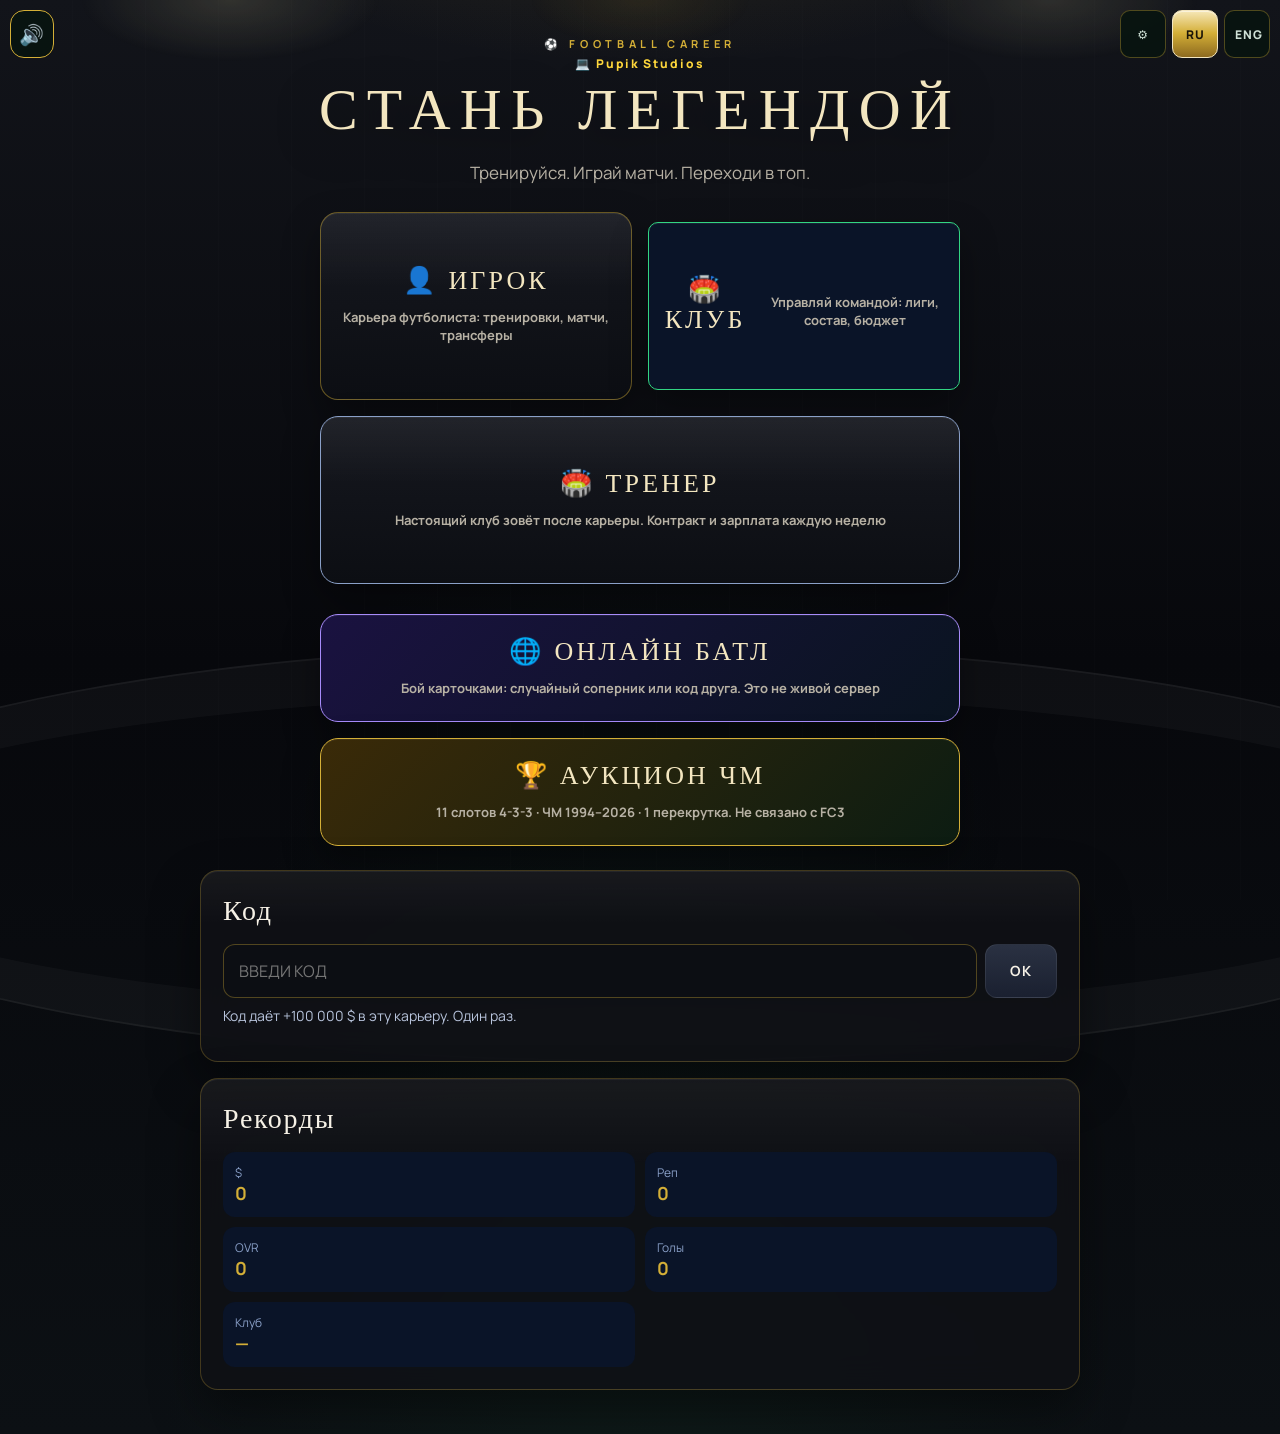
==== index.html @ eceeb323 "Skip the club ask when the deal is inside your own club." ====
<!DOCTYPE html>
<html lang="ru">
<head>
    <meta charset="UTF-8">
    <meta name="viewport" content="width=device-width, initial-scale=1, viewport-fit=cover">
    <meta name="theme-color" content="#07080c">
    <link rel="preconnect" href="https://fonts.googleapis.com">
    <link rel="preconnect" href="https://fonts.gstatic.com" crossorigin>
    <link href="https://fonts.googleapis.com/css2?family=Cinzel:wght@500;700&family=Manrope:wght@500;700&display=swap" rel="stylesheet">
    <meta name="apple-mobile-web-app-capable" content="yes">
    <meta name="mobile-web-app-capable" content="yes">
    <meta name="apple-mobile-web-app-status-bar-style" content="black-translucent">
    <title>Football Career · Pupik Studios</title>
    <script>
      try {
        var fcStyle = localStorage.getItem("fc-style");
        if (fcStyle === "plain" || fcStyle === "arcade" || fcStyle === "board" || fcStyle === "premium") {
          document.documentElement.setAttribute("data-style", fcStyle);
        }
      } catch (e) {}
    </script>
    <style>
      html,body{margin:0;background:#07080c;color:#f6f1e6;font-family:Manrope,system-ui,sans-serif}
      #createScreen,#careerScreen{display:none}
      #studioSplash{
        position:fixed;inset:0;z-index:9998;
        display:flex;flex-direction:column;align-items:center;justify-content:center;gap:10px;
        background:#07080c;cursor:pointer;
        transition:opacity .35s ease,visibility .35s ease
      }
      #studioSplash.gone,#studioSplash[hidden]{
        display:none!important;opacity:0;visibility:hidden;pointer-events:none
      }
      #studioSplash .studio-kicker{margin:0;letter-spacing:.46em;font-size:11px;font-weight:800;color:#9bb6a8}
      #studioSplash .studio-logo{display:flex;flex-direction:column;align-items:center;line-height:.86;color:#d4af37;text-align:center;font-family:Cinzel,Georgia,serif}
      #studioSplash .studio-logo span{font-size:clamp(52px,14vw,92px);letter-spacing:.12em}
      #studioSplash .studio-logo b{font-size:clamp(22px,6vw,34px);letter-spacing:.42em;color:#fff6c8;font-weight:400}
      #studioSplash .studio-game{margin:8px 0 0;letter-spacing:.22em;text-transform:uppercase;font-size:13px;color:#cfe0d6}
      #studioSplash .studio-tap{margin:28px 0 0;letter-spacing:.34em;text-transform:uppercase;font-size:11px;font-weight:800;color:#d4af37}
      #studioSplash .studio-line{width:min(220px,46vw);height:1px;margin:10px 0 6px;background:linear-gradient(90deg,transparent,#d4af37,transparent)}
    </style>
    <link rel="stylesheet" href="style.css?v=183">
</head>
<body>

<div class="stadium-lights" aria-hidden="true"></div>
<button type="button" id="muteBtn" class="mute-btn" data-i18n-aria="sound" aria-label="Звук">🔊</button>
<div class="lang-bar" id="langBar">
    <button type="button" id="styleBtn" class="lang-btn" data-i18n-aria="style" aria-label="Стиль">⚙</button>
    <button type="button" class="lang-btn on" data-lang="ru">RU</button>
    <button type="button" class="lang-btn" data-lang="en">ENG</button>
    <div id="stylePanel" class="style-panel" hidden>
        <p data-i18n="styleTitle">Стиль</p>
        <button type="button" data-style="premium" data-i18n="stylePremium">Премиум</button>
        <button type="button" data-style="plain" data-i18n="stylePlain">Обычный</button>
        <button type="button" data-style="arcade" data-i18n="styleArcade">Аркада</button>
        <button type="button" data-style="board" data-i18n="styleBoard">Табло</button>
        <div id="deskBox" class="admin-box">
            <div id="deskLock" class="admin-code">
                <input id="deskPass" type="password" inputmode="numeric" maxlength="12" data-i18n-placeholder="deskPass" placeholder="пароль" autocomplete="off" spellcheck="false">
                <button type="button" id="deskGo">ОК</button>
            </div>
            <div id="deskTools" hidden>
                <p data-i18n="deskTitle">Пульт</p>
                <button type="button" id="deskDay" data-i18n="adminDay">+1 день</button>
                <button type="button" id="deskSkip" data-i18n="adminSkip">+4 дня</button>
                <button type="button" id="deskMoney" data-i18n="adminMoney">+$10 000</button>
                <button type="button" id="deskDraft" data-i18n="adminDraft">+1 ваучер</button>
                <div class="admin-code" id="deskFaceRow">
                    <button type="button" id="deskFaceBack" data-i18n="deskFaceBack">−1 год</button>
                    <b id="deskFaceAge">16</b>
                    <button type="button" id="deskFaceFwd" data-i18n="deskFaceFwd">+1 год</button>
                </div>
                <div class="admin-code">
                    <span data-i18n="adminPoolA">Пул A %</span>
                    <input id="deskPool" type="number" min="0" max="100" value="6">
                    <button type="button" id="deskPoolSet">ОК</button>
                </div>
            </div>
            <p class="hint" id="deskNote"></p>
        </div>
    </div>
</div>

<div id="studioSplash" class="studio-splash">
    <div class="studio-glow"></div>
    <p class="studio-kicker">A GAME BY</p>
    <p class="studio-face">💻</p>
    <div class="studio-logo">
        <span>PUPIK</span>
        <b>STUDIOS</b>
    </div>
    <p class="studio-line"></p>
    <p class="studio-game">Football Career</p>
    <p class="studio-tap" data-i18n="tap">нажми</p>
</div>

<div id="fxOverlay" class="fx-overlay" hidden>
    <div class="fx-card" id="fxCard">
        <div class="fx-kicker" id="fxKicker"></div>
        <h2 class="fx-title" id="fxTitle"></h2>
        <p class="fx-sub" id="fxSub"></p>
    </div>
</div>

<div id="battleOverlay" class="battle-overlay" hidden>
    <div class="battle-card">
        <p class="battle-kicker" id="battleKicker" data-i18n="arena">ОНЛАЙН АРЕНА</p>
        <h2 id="battleTitle" data-i18n="search">Поиск соперника</h2>
        <p id="battleSub" data-i18n="scan">сканируем лобби…</p>
        <div class="battle-vs" id="battleVs" hidden>
            <div class="battle-side" id="battleYou"></div>
            <b>VS</b>
            <div class="battle-side" id="battleThem"></div>
        </div>
        <div id="pvpReg" hidden>
            <p class="hint" id="pvpRegHint">Имя и пароль. Другой игрок в этой сети найдёт тебя по ним.</p>
            <input id="pvpName" type="text" maxlength="16" placeholder="Имя" autocomplete="username">
            <input id="pvpPin" type="password" maxlength="12" placeholder="Пароль, от 4 знаков" autocomplete="current-password">
            <button type="button" id="pvpRegBtn" class="gold">Войти</button>
        </div>
        <div id="pvpWait" hidden>
            <p class="hint" id="pvpWaitText"></p>
            <button type="button" id="pvpQueueBtn" class="gold">Искать бой</button>
            <button type="button" id="pvpBotBtn">Тренировка с ботом</button>
        </div>
        <div class="battle-code" id="battleCodeBox">
            <p class="hint" data-i18n="yourCode">Твой код — друг играет против твоей карточки</p>
            <div class="battle-code-row">
                <input id="myBattleCode" type="text" readonly tabindex="-1">
                <button type="button" id="copyBattleCode" aria-label="Копировать">📋</button>
            </div>
            <input id="friendBattleCode" type="text" data-i18n-placeholder="friendCode" placeholder="Код друга" maxlength="160" autocomplete="off">
            <button type="button" id="joinBattleBtn" data-i18n="playCode">🎮 ИГРАТЬ ПО КОДУ</button>
        </div>
        <button type="button" id="battleGo" class="gold" hidden data-i18n="fight">⚽ В БОЙ</button>
        <button type="button" id="battleCancel" class="back-btn" data-i18n="cancel">ОТМЕНА</button>
    </div>
</div>

<div id="socialOverlay" class="social-overlay" hidden>
    <div class="social-window" role="dialog" aria-labelledby="socialBrand">
        <header class="social-top">
            <button type="button" id="socialClose" class="back-btn" data-i18n="calClose">Закрыть</button>
            <b id="socialBrand" data-i18n="socBrandName">PULSE</b>
            <span id="socialKind">Игрок</span>
        </header>
        <div class="social-profile">
            <div class="social-ava" id="socialAva">⚽</div>
            <div>
            <strong id="socialName">Игрок</strong><i id="socialTick" class="soc-tick" hidden>✓</i>
            <small id="socialHandle">@player</small>
            </div>
        </div>
        <p class="social-bio" id="socialBio"></p>
        <div class="social-counts">
            <div><b id="socialFollowers">0</b><small data-i18n="socFollowers">подписчики</small></div>
            <div><b id="socialPostsN">0</b><small data-i18n="socPosts">посты</small></div>
        </div>
        <div class="soc-tabs" id="socTabs">
            <button type="button" data-soc="feed" class="on" data-i18n="socFeed">Лента</button>
            <button type="button" data-soc="plan" data-i18n="socPlan">Тариф</button>
            <button type="button" data-soc="friends" data-i18n="socFriends">Друзья</button>
        </div>
        <form id="socialComposer" class="social-composer">
            <textarea id="socialDraft" maxlength="140" rows="3" data-i18n-placeholder="socPlaceholder" placeholder="Напиши пост…"></textarea>
            <p class="hint" id="socialHint" hidden></p>
            <button type="button" id="socialPublish" class="gold" data-i18n="socPublish">Опубликовать</button>
            <button type="button" id="socialAd" data-i18n="socAd">Реклама</button>
        </form>
        <div id="socialFeed"></div>
        <div id="socialDetail" class="social-detail" hidden>
            <button type="button" id="socialBack" class="back-btn" data-i18n="socBack">Лента</button>
            <h3 id="socialDetailTitle"></h3>
            <p id="socialDetailPost"></p>
            <div id="socialDetailList"></div>
        </div>
    </div>
</div>

<div id="pullReveal" class="pull-reveal" hidden>
    <div class="pull-intro" id="pullIntro" hidden>
        <p id="pullIntroText"></p>
    </div>
    <div class="pull-card">
        <p class="k" id="pullKicker">ВЫПАЛ</p>
        <p class="pool" id="pullPool"></p>
        <p class="ovr" id="pullOvr"></p>
        <p class="name" id="pullName"></p>
        <p class="meta" id="pullMeta"></p>
        <button type="button" id="pullOk">ОК</button>
    </div>
</div>

<div id="draftOverlay" class="cal-overlay" hidden>
    <div class="cal-window draft-window">
        <p class="cal-kicker" id="draftKicker">ДРАФТ</p>
        <h2 id="draftTitle">Драфт</h2>
        <p class="hint" id="draftHint"></p>
        <div class="draft-picks" id="draftPicks"></div>
        <button type="button" id="draftClose" class="back-btn" data-i18n="calClose">Закрыть</button>
    </div>
</div>

<div id="taleOverlay" class="cal-overlay" hidden>
    <div class="cal-window">
        <p class="cal-kicker" id="taleKicker">СЮЖЕТ</p>
        <h2 id="taleTitle">Критик</h2>
        <p class="hint" id="taleText"></p>
        <div class="tale-acts" id="taleActs"></div>
        <button type="button" id="taleLater" class="back-btn">Позже</button>
    </div>
</div>

<div id="askOverlay" class="cal-overlay" hidden>
    <div class="cal-window">
        <p class="cal-kicker" id="askKicker">ЗАПРОС</p>
        <h2 id="askTitle">Клуб</h2>
        <p class="hint" id="askText"></p>
        <div class="tale-acts" id="askActs"></div>
    </div>
</div>

<div id="debtOverlay" class="cal-overlay" hidden>
    <div class="cal-window">
        <p class="cal-kicker" data-i18n="bankPledgeLabel">Залог</p>
        <h2 data-i18n="bankDebt">Долг</h2>
        <p class="hint" id="debtHint"></p>
        <p class="bank-line"><span data-i18n="bankDebt">Долг</span> <b id="bankDebt">$0</b></p>
        <p class="bank-line"><span data-i18n="bankPledgeLabel">Залог</span> <b id="bankPledge">нет</b></p>
        <input id="debtSum" inputmode="numeric" maxlength="7" data-i18n-placeholder="bankPh" placeholder="Сумма, пусто = всё">
        <div class="plan-row">
            <button type="button" data-debt="100">100</button>
            <button type="button" data-debt="500">500</button>
            <button type="button" data-debt="all" data-i18n="bankAll">Всё</button>
        </div>
        <p class="hint" data-i18n="bankPickLoan">Малый и обычный без залога. Большой кредит просит фирму.</p>
        <div class="bank-offers" id="bankLoans"></div>
        <button type="button" id="bankRepay" data-i18n="bankRepay">Погасить</button>
        <button type="button" id="debtClose" class="back-btn" data-i18n="calClose">Закрыть</button>
    </div>
</div>

<div id="calOverlay" class="cal-overlay" hidden>
    <div class="cal-window">
        <p class="cal-kicker" data-i18n="calKicker">КАЛЕНДАРЬ</p>
        <h2 data-i18n="calTitle">События года</h2>
        <p class="hint" id="calNow">—</p>
        <div class="cal-year" id="calYear"></div>
        <p class="hint" data-i18n="calLegend">Жёлтый — сейчас. Синий — ЧМ. Золотой ободок — Золотой мяч.</p>
        <div class="cal-list" id="calEvents"></div>
        <button type="button" id="calClose" class="back-btn" data-i18n="calClose">Закрыть</button>
    </div>
</div>

<div id="modeScreen" class="splash">
    <p class="brand-kicker">⚽ FOOTBALL CAREER</p>
    <p class="brand-studio">💻 Pupik Studios</p>
    <h1 data-i18n="becomeLegend">Стань легендой</h1>
    <p class="mode-lead" data-i18n="modeLead">Тренируйся. Играй матчи. Переходи в топ.</p>
    <button type="button" id="continueBtn" class="mode-btn continue" hidden>
        <span data-i18n="continue">▶ ПРОДОЛЖИТЬ</span>
        <small id="continueMeta">Сохранённая карьера</small>
    </button>
    <div class="mode-grid">
        <button type="button" id="modePlayer" class="mode-btn">
            <span data-i18n="modePlayer">👤 ИГРОК</span>
            <small data-i18n="modePlayerSub">Карьера футболиста: тренировки, матчи, трансферы</small>
        </button>
        <button type="button" id="modeClub" class="mode-btn club">
            <span data-i18n="modeClub">🏟️ КЛУБ</span>
            <small data-i18n="modeClubSub">Управляй командой: лиги, состав, бюджет</small>
        </button>
        <button type="button" id="modeCoach" class="mode-btn coach">
            <span data-i18n="modeCoach">🏟️ ТРЕНЕР</span>
            <small data-i18n="modeCoachSub">Настоящий клуб зовёт после карьеры. Контракт и зарплата каждую неделю</small>
        </button>
        <button type="button" id="modeBattle" class="mode-btn battle">
            <span data-i18n="modeBattle">🌐 ОНЛАЙН БАТЛ</span>
            <small data-i18n="modeBattleSub">Поиск соперника или бой по коду друга. Нужна карьера</small>
        </button>
        <button type="button" id="modeAuction" class="mode-btn auction">
            <span data-i18n="modeAuction">🏆 АУКЦИОН ЧМ</span>
            <small data-i18n="modeAuctionSub">11 слотов 4-3-3 · ЧМ 1994–2026 · 1 перекрутка. Не связано с FC3</small>
        </button>
    </div>
    <div class="card code-card">
        <h2 data-i18n="code">Код</h2>
        <div class="code-row">
            <input id="promoCode" type="text" data-i18n-placeholder="tapCode" placeholder="введи код" maxlength="40" autocomplete="off" autocorrect="off" autocapitalize="characters" spellcheck="false" name="fc-promo">
            <button type="button" id="promoBtn">ОК</button>
        </div>
        <p class="hint" id="promoHint" data-i18n="promoHint">Код даёт +100 000 $ в эту карьеру. Один раз.</p>
    </div>
    <div class="card records-card">
        <h2 data-i18n="records">Рекорды</h2>
        <div id="recordsCreate" class="records"></div>
    </div>
</div>

<div id="createScreen" class="splash">
    <button type="button" id="backToMode" class="back-btn" data-i18n="backModes">← К режимам</button>
    <p class="brand-kicker">⚽ FOOTBALL CAREER</p>
    <p class="brand-studio">💻 Pupik Studios</p>
    <h1 id="createHeading" data-i18n="newPlayer">Новый игрок</h1>
    <div class="card">
        <h2 id="createTitle" data-i18n="createPlayer">Создай своего футболиста</h2>
        <div id="playerFields">
            <input id="playerName" type="text" data-i18n-placeholder="namePlayer" placeholder="Имя футболиста" maxlength="24" autocomplete="off">
            <select id="position">
                <option value="ST">ST — Нападающий</option>
                <option value="LW">LW — Левый вингер</option>
                <option value="RW">RW — Правый вингер</option>
                <option value="CAM">CAM — Атакующий полузащитник</option>
                <option value="CM">CM — Полузащитник</option>
                <option value="CDM">CDM — Опорный полузащитник</option>
                <option value="CB">CB — Центральный защитник</option>
                <option value="LB">LB — Левый защитник</option>
                <option value="RB">RB — Правый защитник</option>
                <option value="GK">GK — Вратарь</option>
            </select>
        </div>
        <div id="clubFields" hidden>
            <input id="clubName" type="text" data-i18n-placeholder="nameClub" placeholder="Название клуба" maxlength="28" autocomplete="off">
            <input id="clubCity" type="text" data-i18n-placeholder="cityPh" placeholder="Город (например Москва)" maxlength="24" autocomplete="off">
        </div>
        <div id="coachFields" hidden>
            <p class="hint" id="coachLead"></p>
            <div id="coachOffers" class="coach-offers"></div>
        </div>
        <p class="pick-label" id="nationLabel" data-i18n="nation">Национальность</p>
        <div class="pick-grid nation-pick" id="nationPick"></div>
        <p class="pick-label" id="avatarLabel" data-i18n="avatar">Аватар</p>
        <div class="pick-grid" id="avatarPick"></div>
        <button type="button" id="startBtn" data-i18n="startCareer">Начать карьеру</button>
    </div>
</div>

<div id="careerScreen">
    <header class="career-top">
        <button type="button" id="exitCareerBtn" class="back-btn" data-i18n="menu">← Меню</button>
        <h1 id="careerTitle">Моя карьера</h1>
    </header>

    <div class="card player-card">
        <div class="fut">
            <div class="ovr">
                <strong id="ovrDisplay">60</strong>
                <small id="futPos">ST</small>
            </div>
            <div class="avatar" id="avatar">⚽</div>
            <b id="playerNameDisplay">Игрок</b>
            <span id="clubDisplay">Академия</span>
        </div>
        <div class="info">
            <p><span id="labelNation">Нация</span>: <b id="nationDisplay">🇰🇿 Казахстан</b></p>
            <p><span id="labelPosition">Позиция</span>: <b id="positionDisplay">ST</b></p>
            <p class="club-dup"><span id="labelClub">Клуб</span>: <b id="clubLine">Академия</b></p>
            <p id="ageLine"><span data-i18n="ageWeek">Возраст</span>: <b id="ageDisplay">16</b> · <span data-i18n="week">Неделя</span> <b id="weekDisplay">1</b></p>
            <p id="weekLine" hidden><span data-i18n="week">Неделя</span> <b id="weekDisplayClub">1</b></p>
            <p id="injuryLine" class="injury-line" hidden></p>
        </div>
        <div class="ratings">
            <div class="respect">
                <small>$</small>
                <strong id="respectDisplay">0</strong>
            </div>
            <div class="fame">
                <small id="fameLabel" data-i18n="fame">РЕП</small>
                <strong id="fameDisplay">50</strong>
            </div>
        </div>
    </div>

    <button type="button" id="socialOpen" class="social-open" data-i18n="socOpen">Соцсеть</button>
    <button type="button" id="socPush" class="soc-push" hidden>
        <b id="socPushWho"></b>
        <span id="socPushText"></span>
    </button>
    <p id="crowdLine" class="crowd-line" hidden></p>

    <div class="card energy-card">
        <div class="energy-row">
            <span data-i18n="energy">Энергия</span>
            <div class="energy-bar"><i id="energyFill"></i></div>
            <b id="energyDisplay">100</b>
        </div>
    </div>
    <div class="live-upd" id="liveUpd">
        <div class="live-top">
            <span id="liveKicker">ОБНОВЛЕНИЕ</span>
            <em id="liveLeft">4д 00:00:00</em>
        </div>
        <b id="liveTitle">Last Dance</b>
        <small id="liveText"></small>
        <p class="live-only" id="liveOnly">Эксклюзивные карты только эти 5 дней</p>
        <div class="live-cards" id="liveCards"></div>
        <p class="live-next" id="liveNext"></p>
        <button type="button" id="liveDraft" class="gold" data-i18n="draftOpen">Открыть драфт</button>
    </div>

    <div class="hook" id="hookBar">
        <span id="hookKicker">LIVE</span>
        <b id="hookText">Ещё один матч — и ты ближе к топу</b>
    </div>

    <nav class="career-tabs" id="careerTabs" aria-label="Разделы карьеры">
        <button type="button" data-panel="home" class="on" data-i18n="tabHome">Главная</button>
        <button type="button" data-panel="train" data-i18n="tabTrain">Треня</button>
        <button type="button" data-panel="match" data-i18n="tabMatch">Матч</button>
        <button type="button" data-panel="club" id="tabClub">Клубы</button>
        <button type="button" data-panel="stad" data-i18n="tabStad">Стадион</button>
        <button type="button" data-panel="shop" data-i18n="tabShop">Одежда</button>
        <button type="button" data-panel="more" data-i18n="tabMore">Ещё</button>
    </nav>

    <div class="panel on" data-panel="home">
    <div class="card" id="coachDesk" hidden>
        <p class="drop-kicker" data-i18n="coachDeskKicker">КЛУБ</p>
        <h2 id="coachDeskClub"></h2>
        <p class="hint" id="coachDeskRep"></p>
        <ul class="coach-titles" id="coachDeskTitles"></ul>
        <div id="coachDeskPrep" hidden></div>
        <div class="coach-offers" id="coachDeskOffers"></div>
    </div>
    <button type="button" id="coachHome" class="mode-btn coach" hidden>
        <span data-i18n="modeCoach">🏟️ ТРЕНЕР</span>
        <small data-i18n="modeCoachSub">Настоящий клуб зовёт после карьеры. Контракт и зарплата каждую неделю</small>
    </button>
    <div class="card drop-card" id="dropCard">
        <p class="drop-kicker" id="dropKicker">ОБНОВЛЕНИЕ</p>
        <h2 id="dropTitle">Лучшие связки</h2>
        <p class="hint" id="dropText"></p>
        <div class="live-cards" id="dropCards"></div>
        <p class="hint" id="dropNext"></p>
        <button type="button" id="draftOpen" class="gold" data-i18n="draftOpen">Открыть драфт</button>
    </div>
    <div class="card tale-card" id="taleCard" hidden>
        <p class="drop-kicker">СЮЖЕТ</p>
        <h2 id="taleCardTitle">Критик</h2>
        <p class="hint" id="taleCardText"></p>
        <button type="button" id="taleOpen" class="gold">Ответить критику</button>
    </div>
    <div class="card" id="bodyCard">
        <h2 data-i18n="body">Тело</h2>
        <p class="hint" id="bodyMapHint">Цел. Травма подсветит зону.</p>
        <div class="skel" id="skel" aria-hidden="true">
            <span class="bone head" data-part="head"></span>
            <span class="bone shoulder" data-part="shoulder"></span>
            <div class="skel-row">
                <span class="bone arm" data-part="arm"></span>
                <span class="bone torso" data-part="ribs"></span>
                <span class="bone arm" data-part="arm"></span>
            </div>
            <span class="bone hip" data-part="groin"></span>
            <div class="skel-row">
                <span class="bone thigh" data-part="hamstring"></span>
                <span class="bone thigh" data-part="hamstring"></span>
            </div>
            <div class="skel-row">
                <span class="bone knee" data-part="knee"></span>
                <span class="bone knee" data-part="knee"></span>
            </div>
            <div class="skel-row">
                <span class="bone calf" data-part="calf"></span>
                <span class="bone calf" data-part="calf"></span>
            </div>
            <div class="skel-row">
                <span class="bone foot" data-part="ankle"></span>
                <span class="bone foot" data-part="ankle"></span>
            </div>
        </div>
        <p class="hint lock-hint" id="treatHint" hidden></p>
        <button type="button" id="treatBtn" class="gold treat-btn" hidden>Лечить</button>
    </div>
    <div class="card">
        <h2 data-i18n="stats">Характеристики</h2>
        <div id="statList">
            <div class="stat"><span></span><div class="stat-track"><i></i></div><b></b></div>
            <div class="stat"><span></span><div class="stat-track"><i></i></div><b></b></div>
            <div class="stat"><span></span><div class="stat-track"><i></i></div><b></b></div>
            <div class="stat"><span></span><div class="stat-track"><i></i></div><b></b></div>
            <div class="stat"><span></span><div class="stat-track"><i></i></div><b></b></div>
            <div class="stat"><span></span><div class="stat-track"><i></i></div><b></b></div>
            <div class="stat"><span></span><div class="stat-track"><i></i></div><b></b></div>
            <div class="stat"><span></span><div class="stat-track"><i></i></div><b></b></div>
            <div class="stat"><span></span><div class="stat-track"><i></i></div><b></b></div>
        </div>
    </div>
    </div>

    <div class="panel" data-panel="train">
    <div class="card">
        <h2 id="trainTitle" data-i18n="training">Тренировка</h2>
        <p class="hint" id="trainHint">Тренировка: −16 энергии, +1 неделя. Отдых +50 бесплатно (12 сек) или 100% за деньги (1 сек).</p>
        <p class="hint lock-hint" id="restLockHint" hidden></p>
        <div class="train-grid">
            <button type="button" data-train="pace">⚡ Скорость +2</button>
            <button type="button" data-train="shooting">🎯 Удар +2</button>
            <button type="button" data-train="passing">🅰️ Пас +2</button>
            <button type="button" data-train="dribbling">🕺 Дриблинг +2</button>
            <button type="button" data-train="defending">🛡️ Защита +2</button>
            <button type="button" data-train="physical">💪 Физика +2</button>
            <button type="button" data-train="stamina">Выносливость</button>
            <button type="button" data-train="vision">Видение</button>
            <button type="button" data-train="setpieces">Стандарты</button>
        </div>
        <button type="button" id="restBtn" class="rest">Восстановиться +50</button>
        <button type="button" id="restFastBtn" class="gold">100% · 1 сек</button>
    </div>
    </div>

    <div class="panel" data-panel="match">
    <div class="card">
        <h2 data-i18n="schedule">Расписание</h2>
        <div class="fixture" id="fixtureBox">
            <small id="fixtureLabel">Следующий матч</small>
            <b id="fixtureNext">Неделя 2</b>
            <p id="fixtureHint">Матч раз в 2 недели. Ничья остаётся ничьей.</p>
        </div>
        <div class="plan-row" id="planRow">
            <button type="button" data-plan="attack" data-i18n="plan_attack">Атака</button>
            <button type="button" data-plan="balance" class="on" data-i18n="plan_balance">Баланс</button>
            <button type="button" data-plan="defend" data-i18n="plan_defend">Оборона</button>
        </div>
        <p class="hint" id="planHint">Баланс: обычный матч.</p>
        <div class="card bet-card" id="betCard">
            <h2 data-i18n="betTitle">Ставки</h2>
            <p class="hint" id="betHint"></p>
            <div class="plan-row" id="betPick">
                <button type="button" data-bet="win">Победа</button>
                <button type="button" data-bet="draw">Ничья</button>
                <button type="button" data-bet="loss">Поражение</button>
            </div>
            <div class="plan-row" id="betStake">
                <button type="button" data-stake="50000">$50 тыс</button>
                <button type="button" data-stake="200000">$200 тыс</button>
                <button type="button" data-stake="500000">$500 тыс</button>
            </div>
            <button type="button" id="betGo" class="gold">Поставить</button>
        </div>
        <div class="match-grid" id="matchGrid"></div>
        <p class="save-meta" id="saveHint">💾 Автосохранение каждые 20 сек</p>
        <p class="last-match" id="lastMatch">Пока нет матчей</p>
        <p> <span data-i18n="matches">Матчи</span>: <b id="matches">0</b></p>
        <p id="winsRow" hidden><span data-i18n="wins">Победы</span>: <b id="wins">0</b> · <span data-i18n="draws">Ничьи</span>: <b id="draws">0</b> · <span data-i18n="losses">Поражения</span>: <b id="losses">0</b></p>
        <p id="goalsRow"><span data-i18n="goals">Голы</span>: <b id="goals">0</b></p>
        <p id="assistsRow"><span data-i18n="assists">Ассисты</span>: <b id="assists">0</b></p>
        <p id="concededRow" hidden><span data-i18n="conceded">Пропущено</span>: <b id="conceded">0</b></p>
        <p id="tacklesRow" hidden><span data-i18n="tackles">Отборы</span>: <b id="tackles">0</b></p>
        <p id="savesRow" hidden><span data-i18n="saves">Сейвы</span>: <b id="saves">0</b></p>
        <p id="cleanRow" hidden><span data-i18n="cleans">Сухие матчи</span>: <b id="cleanSheets">0</b></p>
        <p id="gkConcededRow" hidden><span data-i18n="conceded">Пропущено</span>: <b id="gkConceded">0</b></p>
        <p class="hint" id="gearHint" hidden></p>
        <button type="button" id="gearBuy" class="gold" hidden>Ворота и мячи</button>
        <button type="button" id="matchBtn" class="gold">📅 ЖДИ ИГРОВОЙ ДЕНЬ</button>
        <button type="button" id="bribeMatch" class="bribe" hidden>🤫 ПОДКУПИТЬ СУДЬЮ</button>
        <button type="button" id="retireBtn" class="danger" data-i18n="retireBtn">Закончить карьеру</button>
    </div>
    </div>

    <div class="panel" data-panel="bank" hidden>
    <div class="card">
        <h2 data-i18n="bankTitle">Банк</h2>
        <p class="hint" id="bankHint"></p>
        <p class="bank-line"><span data-i18n="bankCash">На руках</span> <b id="bankCash">$0</b></p>
        <p class="bank-line"><span data-i18n="bankSave">На вкладе</span> <b id="bankSave">$0</b></p>
        <p class="bank-line"><span data-i18n="bankDebt">Долг</span> <b id="bankDebtCard">$0</b></p>
        <input id="bankSum" inputmode="numeric" maxlength="7" data-i18n-placeholder="bankPh" placeholder="Сумма, пусто = всё">
        <div class="plan-row">
            <button type="button" data-bank="100">100</button>
            <button type="button" data-bank="500">500</button>
            <button type="button" data-bank="all" data-i18n="bankAll">Всё</button>
        </div>
        <p class="hint" data-i18n="bankPickSave">Вклад. Выбери лучший.</p>
        <div class="bank-offers">
            <button type="button" data-save="copy" data-i18n="bankOfferCopy">Копилка +4%. Снять сразу</button>
            <button type="button" data-save="season" data-i18n="bankOfferSeason">Сезон +12%. Нельзя снять 1 сезон</button>
            <p class="bank-best" data-i18n="bankBestSave">Лучший вклад</p>
            <button type="button" class="best" data-save="long" data-i18n="bankOfferLong">Лучший вклад. Длинный +18%. Нельзя снять 3 сезона</button>
        </div>
        <button type="button" id="bankOut" data-i18n="bankOut">Снять</button>
        <button type="button" id="bankDebtOpen" class="gold" data-i18n="bankDebtOpen">Окно долга</button>
    </div>
    </div>

    <div class="panel" data-panel="club">
    <div class="card" id="kitCard" hidden>
        <p class="drop-kicker" data-i18n="kitKicker">СКЛАДКА</p>
        <h2 data-i18n="kitTitle">Складка формы</h2>
        <p class="hint" data-i18n="kitHint">Цвет футболки, шорт и гетр. Одна реклама — название по центру футболки.</p>
        <div class="kit-preview" id="kitPreview"></div>
        <p class="hint" id="kitLine"></p>
        <p class="bank-line" data-i18n="kitShirt">Футболка</p>
        <div class="kit-colors" id="kitShirt"></div>
        <p class="bank-line" data-i18n="kitShorts">Шорты</p>
        <div class="kit-colors" id="kitShorts"></div>
        <p class="bank-line" data-i18n="kitSocks">Гетры</p>
        <div class="kit-colors" id="kitSocks"></div>
        <p class="bank-line" data-i18n="kitAd">Реклама · $60 тыс</p>
        <div class="plan-row kit-picks" id="kitAds"></div>
    </div>
    <div class="card stad-card" id="stadClub" hidden>
        <p class="drop-kicker" data-i18n="stadCol">КОЛОНКА</p>
        <h2 id="stadKName">Стадион</h2>
        <p class="hint" id="stadKRank"></p>
        <div class="bowl" id="stadKBowl" data-lv="0">
            <div class="bowl-pitch"></div>
        </div>
        <p class="bank-line"><span data-i18n="stadSeats">Места</span> <b id="stadKSeats">2 000</b></p>
        <p class="bank-line"><span data-i18n="stadGate">Касса за матч</span> <b id="stadKGate">$8</b></p>
        <p class="hint" id="stadKLast"></p>
        <p class="hint" id="stadKCrew"></p>
        <button type="button" id="stadKLines" class="gold">Купить разметку</button>
        <button type="button" id="stadKStaff" class="gold">Нанять персонал</button>
        <div id="stadKProps"></div>
        <div id="stadKUps"></div>
        <p class="hint" id="stadKGear"></p>
        <button type="button" id="stadKGearBtn" class="gold" hidden>Ворота и мячи</button>
        <button type="button" id="stadKUp" class="gold">Расширить</button>
    </div>
    <div class="card" id="squadCard" hidden>
        <h2 data-i18n="squad">Состав</h2>
        <div class="voucher-bar" id="voucherBar">
            <b id="voucherCount">Ваучеры: 0</b>
            <button type="button" id="voucherBuy">Купить · $150</button>
        </div>
        <p class="hint" id="squadHint" data-i18n="squadHint">Своих игроков пока нет. Купи в трансферном окне.</p>
        <div class="pitch" id="squadPitch"></div>
        <div class="bench-box" id="benchBox" hidden>
            <p class="bench-title" id="benchTitle" data-i18n="benchTitle">Скамейка запасных</p>
            <p class="hint" data-i18n="benchHint">Нажми игрока: в основу или на скамейку.</p>
            <div class="bench" id="squadBench"></div>
        </div>
        <div id="squad" class="market-list squad-list"></div>
    </div>

    <div class="card" id="marketCard" hidden>
        <h2 data-i18n="market">Трансферное окно</h2>
        <p class="hint" id="marketHint" data-i18n="marketHint">От ЦСКА до легенд Реала. Покупка за $.</p>
        <div class="market-tabs" id="marketTabs">
            <button type="button" data-tier="all" class="on" data-i18n="all">Все</button>
            <button type="button" data-tier="rpl" data-i18n="rpl">РПЛ</button>
            <button type="button" data-tier="eu" data-i18n="europe">Европа</button>
            <button type="button" data-tier="leg" data-i18n="legends">Легенды</button>
            <button type="button" data-tier="rook" data-i18n="marketRook">Новички</button>
            <button type="button" data-tier="boss" data-i18n="marketBoss">Тренеры</button>
            <button type="button" data-tier="drafts" data-i18n="marketDrafts">Драфты</button>
        </div>
        <div class="pos-tabs" id="marketPos">
            <button type="button" data-pos="all" class="on" data-i18n="all">Все</button>
            <button type="button" data-pos="GK">GK</button>
            <button type="button" data-pos="CB">CB</button>
            <button type="button" data-pos="LB">LB</button>
            <button type="button" data-pos="RB">RB</button>
            <button type="button" data-pos="CDM">CDM</button>
            <button type="button" data-pos="CM">CM</button>
            <button type="button" data-pos="CAM">CAM</button>
            <button type="button" data-pos="LW">LW</button>
            <button type="button" data-pos="RW">RW</button>
            <button type="button" data-pos="ST">ST</button>
        </div>
        <div id="market" class="market-list"></div>
    </div>

    <div class="card" id="buyoutCard" hidden>
        <h2 data-i18n="buyoutTitle">Выкуп</h2>
        <p class="hint" id="buyoutHint"></p>
        <div id="buyoutList" class="market-list"></div>
        <button type="button" id="buyoutBtn" class="gold">Выкупить · $2 млн</button>
    </div>
    <div class="card">
        <h2 id="transfersTitle">Трансферы</h2>
        <div id="clubs"></div>
    </div>
    </div>

    <div class="panel" data-panel="stad">
    <div class="card stad-card">
        <h2 id="stadName">Стадион</h2>
        <p class="hint" id="stadRank"></p>
        <div class="bowl" id="stadBowl" data-lv="0">
            <div class="bowl-pitch"></div>
        </div>
        <p class="bank-line"><span data-i18n="stadSeats">Места</span> <b id="stadSeats">2 000</b></p>
        <p class="bank-line"><span data-i18n="stadGate">Касса за матч</span> <b id="stadGate">$8</b></p>
        <p class="hint" id="stadLast"></p>
        <p class="hint" id="stadCrew"></p>
        <button type="button" id="stadLines" class="gold">Купить разметку</button>
        <button type="button" id="stadStaff" class="gold">Нанять персонал</button>
        <div id="stadProps"></div>
        <div id="stadUps"></div>
        <p class="hint" id="stadGear"></p>
        <button type="button" id="stadGearBtn" class="gold" hidden>Ворота и мячи</button>
        <button type="button" id="stadUp" class="gold">Расширить</button>
    </div>
    </div>

    <div class="panel" data-panel="shop">
    <div class="card">
        <h2 data-i18n="shopTitle">Одежда</h2>
        <p class="hint" data-i18n="shopHint">Кепка, куртка и часы надеваются вместе. На поле — бутсы, гетры и рукав.</p>
        <p class="hint" id="shopWorn"></p>
        <div class="plan-row" id="shopMode">
            <button type="button" data-mode="off" class="on">Официальный</button>
            <button type="button" data-mode="game">Игровой</button>
        </div>
        <div class="plan-row" id="shopTabs"></div>
        <div class="market-list" id="shopList"></div>
    </div>
    </div>

    <div class="panel" data-panel="more">
    <nav class="more-tabs" id="moreTabs">
        <button type="button" data-more="nation" class="on" data-i18n="moreNation">Сборная</button>
        <button type="button" data-more="titles" data-i18n="titlesTitle">Титулы</button>
        <button type="button" data-more="firms" data-i18n="firms">Фирмы</button>
        <button type="button" data-more="extra" data-i18n="tabMore">Ещё</button>
    </nav>
    <div class="more-pane on" data-more="nation">
    <div class="card" id="nationCard">
        <h2 data-i18n="ntTitle">Сборная и ЧМ</h2>
        <p class="hint" id="ntStatus">Вызов приходит за репутацию и OVR.</p>
        <p class="meta" id="ntMeta"></p>
        <button type="button" id="wcBtn" class="gold">ЧМ</button>
        <button type="button" id="calOpenMore" class="cal-open" data-i18n="calOpen">📅 Календарь событий</button>
        <p class="hint" id="ntHint" data-i18n="ntHint">Победа на ЧМ: +3000 $ и репутация. Номинации: золотой мяч, лучший бомбардир, лучший молодой, лучший игрок, лучший вратарь.</p>
    </div>
    </div>
    <div class="more-pane" data-more="titles">
    <div class="card" id="titlesCard" hidden>
        <h2 data-i18n="titlesTitle">Титулы</h2>
        <p class="hint" data-i18n="titlesHint">Все трофеи карьеры: ЧМ, золотой мяч, номинации и клубы.</p>
        <div class="table-wrap">
            <table class="firm-table">
                <thead>
                    <tr>
                        <th data-i18n="titleCol">Титул</th>
                        <th data-i18n="yearCol">Год</th>
                    </tr>
                </thead>
                <tbody id="titlesBody"></tbody>
            </table>
        </div>
    </div>
    <div class="card" id="ballonCard" hidden>
        <h2 data-i18n="ballonTitle">Рейтинг Золотого мяча</h2>
        <p class="hint" id="ballonHint">Появляется, когда ты уже близко к награде.</p>
        <div class="table-wrap">
            <table class="firm-table">
                <thead>
                    <tr>
                        <th>#</th>
                        <th data-i18n="playerCol">Игрок</th>
                        <th data-i18n="ptsCol">Очки</th>
                    </tr>
                </thead>
                <tbody id="ballonBody"></tbody>
            </table>
        </div>
    </div>
    </div>
    <div class="more-pane" data-more="firms">
    <div class="card" id="brandCard">
        <h2 data-i18n="firms">Фирмы</h2>
        <p class="hint" data-i18n="firmsHint">Все фирмы в таблице. Основание только за $. Доход каждую неделю — от репутации и богатства.</p>
        <p><span data-i18n="cashWeek">Счёт:</span> <b id="brandCash">$0</b> <span data-i18n="firmsWeek">· все фирмы /нед</span> <b id="brandWeekPay">$0</b></p>
        <input id="brandName" type="text" data-i18n-placeholder="brandPh" placeholder="название фирмы (необязательно)" maxlength="24" autocomplete="off">
        <div class="table-wrap">
            <table class="firm-table">
                <thead>
                    <tr>
                        <th data-i18n="firm">Фирма</th>
                        <th data-i18n="price">Цена</th>
                        <th data-i18n="recRep">Реп</th>
                        <th data-i18n="perWeek">/нед</th>
                        <th></th>
                    </tr>
                </thead>
                <tbody id="brandTableBody"></tbody>
            </table>
        </div>
        <h2 data-i18n="dealsTitle">Рекламные договоры</h2>
        <p class="hint" data-i18n="dealsHint">До трёх марок. Деньги каждую неделю. В соцсети реклама крутит лучший вклад и эти бренды. Лучший договор — PMW.</p>
        <p class="bank-line"><span data-i18n="dealsPay">Договоры /нед</span> <b id="sponsorWeek">$0</b></p>
        <div class="bank-offers" id="sponsorList"></div>
    </div>
    </div>
    <div class="more-pane" data-more="extra">
    <div class="card">
        <h2 data-i18n="sideTitle">Календарь и батл</h2>
        <button type="button" id="calOpenMatch" class="cal-open" data-i18n="calOpen">📅 Календарь · ЧМ и Золотой мяч</button>
        <button type="button" id="bribeBtn" class="bribe">🤫 ПОДКУПИТЬ СУДЬЮ</button>
        <p class="hint" id="bribeHint" data-i18n="bribeHint">Подкуп: 30% поможет, 70% штраф. Репутация падает в любом случае.</p>
        <p id="onlineRow"><span data-i18n="online">Онлайн</span>: <b id="onlineRecord">0–0</b></p>
        <button type="button" id="onlineBtn" class="online">🌐 ОНЛАЙН БАТЛ</button>
        <p class="hint" data-i18n="onlineHint">Вне календаря. −18 энергии. Победа даёт $ и репутацию. Кнопка «Батл» внизу тоже открывает его.</p>
    </div>
    <div class="card code-card">
        <h2 data-i18n="code">Код</h2>
        <div class="code-row">
            <input id="promoCodeCareer" type="text" data-i18n-placeholder="tapCode" placeholder="введи код" maxlength="40" autocomplete="off" autocorrect="off" autocapitalize="characters" spellcheck="false" name="fc-promo-career">
            <button type="button" id="promoBtnCareer">ОК</button>
        </div>
        <p class="hint" id="promoHintCareer" data-i18n="promoHintCareer">+100 000 $ · один раз · эта карьера, не FC3</p>
    </div>
    <div class="card" id="auctionCareerCard" hidden>
        <h2 data-i18n="auction">Аукцион ЧМ</h2>
        <p class="hint" data-i18n="auctionHint">Только клуб. $4 млн, дальше по одному. Выпавшие игроки встают в состав. Радужные — эксклюзив.</p>
        <button type="button" id="openAuctionBtn" class="gold" data-i18n="openAuction">🏆 ОТКРЫТЬ АУКЦИОН</button>
    </div>
    <div class="card records-card">
        <h2 data-i18n="records">Рекорды</h2>
        <div id="recordsCareer" class="records"></div>
    </div>

    <div class="card">
        <h2 data-i18n="history">История</h2>
        <div id="log"></div>
    </div>

    <button type="button" id="newCareerBtn" class="danger" data-i18n="restart">Заново</button>
    </div>
    </div>

    <nav class="phone-dock" aria-label="Быстрые действия">
        <button type="button" id="dockMatch">⚽ Матч</button>
        <button type="button" id="dockBattle" data-i18n="dockBattle">🌐 Батл</button>
        <button type="button" id="dockRest" data-i18n="dockRest">😴 Отдых</button>
        <button type="button" id="dockMenu" data-i18n="dockMenu">← Меню</button>
    </nav>
</div>

<div id="auctionScreen" hidden>
    <header class="career-top">
        <button type="button" id="auctionBack" class="back-btn" data-i18n="menu">← Меню</button>
        <h1 data-i18n="auction">Аукцион ЧМ</h1>
    </header>
    <div class="card">
        <p class="hint" data-i18n="auctionHow">Плати $4 млн и крути по одному. Перекрут слота бесплатный. Когда состав полный, следующая команда снова $4 млн. Радужные карты — эксклюзив.</p>
        <p class="meta" id="auctionMeta">Пусто · перекруток: 1</p>
        <div class="pitch auction-pitch" id="auctionPitch"></div>
        <div class="train-grid auction-actions">
            <button type="button" id="auctionRollAll" class="gold">Крутить · $4 млн</button>
        </div>
    </div>
</div>

<script src="audio.js?v=171" defer></script>
<script src="loc.js?v=201" defer></script>
<script src="game.js?v=207" defer></script>
</body>
</html>
---- style.css ----
:root {
    --bg: #07080c;
    --bg2: #101218;
    --card: rgba(16, 17, 22, 0.86);
    --line: rgba(212, 175, 55, 0.28);
    --gold: #d4af37;
    --gold-hi: #f3e6c0;
    --pitch: #0f3d2a;
    --ink: #16130c;
    --mute: #b7b1a4;
    --font: "Manrope", "Avenir Next", system-ui, sans-serif;
    --display: "Cinzel", "Iowan Old Style", Palatino, Georgia, serif;
}

html {
    -webkit-text-size-adjust: 100%;
}

* {
    box-sizing: border-box;
}

[hidden] {
    display: none !important;
}

body {
    margin: 0;
    padding: 28px;
    padding-top: max(28px, env(safe-area-inset-top));
    padding-bottom: max(28px, env(safe-area-inset-bottom));
    min-height: 100dvh;
    font-family: var(--font);
    color: #f6f1e6;
    background:
        radial-gradient(820px 380px at 50% -12%, rgba(212, 175, 55, 0.14), transparent 62%),
        radial-gradient(ellipse at 50% 120%, rgba(18, 42, 32, 0.45), transparent 54%),
        linear-gradient(180deg, #12141a 0%, #07080c 46%, #0c1014 100%);
    transition: background 0.6s ease, filter 0.4s ease;
}

body.matchday {
    background:
        radial-gradient(700px 280px at 18% 0%, rgba(212, 175, 55, 0.2), transparent 58%),
        radial-gradient(700px 280px at 82% 0%, rgba(212, 175, 55, 0.16), transparent 58%),
        radial-gradient(ellipse at 50% 118%, rgba(31, 138, 76, 0.5), transparent 52%),
        linear-gradient(180deg, #08160f 0%, #061018 42%, #0a1f16 100%);
}

body.hot {
    background:
        radial-gradient(800px 360px at 50% -10%, rgba(255, 90, 40, 0.22), transparent 62%),
        radial-gradient(ellipse at 50% 118%, rgba(31, 138, 76, 0.42), transparent 52%),
        linear-gradient(180deg, #140b08 0%, #061018 48%, #0a1f16 100%);
}

.stadium-lights {
    position: fixed;
    inset: 0;
    pointer-events: none;
    z-index: 0;
    background:
        radial-gradient(220px 90px at 18% 0%, rgba(255, 244, 180, 0.16), transparent 70%),
        radial-gradient(220px 90px at 82% 0%, rgba(255, 244, 180, 0.14), transparent 70%),
        radial-gradient(160px 70px at 50% 0%, rgba(212, 175, 55, 0.1), transparent 72%);
    animation: flood 5.5s ease-in-out infinite;
    opacity: 0.85;
}

body::before {
    content: "";
    position: fixed;
    inset: 0;
    pointer-events: none;
    z-index: 0;
    opacity: 0.35;
    background:
        repeating-linear-gradient(
            90deg,
            transparent 0 72px,
            rgba(255, 255, 255, 0.035) 72px 73px
        ),
        repeating-linear-gradient(
            0deg,
            transparent 0 72px,
            rgba(255, 255, 255, 0.02) 72px 73px
        );
}

body::after {
    content: "";
    position: fixed;
    left: 50%;
    bottom: -18%;
    width: 140%;
    height: 46%;
    transform: translateX(-50%);
    pointer-events: none;
    z-index: 0;
    border: 2px solid rgba(255, 255, 255, 0.08);
    border-radius: 50%;
    box-shadow: 0 0 0 48px rgba(255, 255, 255, 0.03) inset;
}

#modeScreen,
#createScreen,
#careerScreen,
#auctionScreen {
    position: relative;
    z-index: 1;
    width: 100%;
    max-width: 880px;
    margin: 0 auto;
}

#createScreen,
#careerScreen,
#auctionScreen {
    display: none;
}

h1 {
    text-align: center;
    color: var(--gold-hi);
    margin: 0 0 18px;
    font-family: var(--display);
    font-size: clamp(34px, 6.4vw, 58px);
    font-weight: 500;
    letter-spacing: 0.16em;
    text-transform: uppercase;
    line-height: 1.05;
    text-shadow: 0 10px 40px rgba(0, 0, 0, 0.55);
}

h2 {
    font-family: var(--display);
    font-size: 28px;
    font-weight: 400;
    letter-spacing: 0.06em;
    margin: 0 0 14px;
}

.brand-studio {
    margin: -6px 0 10px;
    text-align: center;
    letter-spacing: 0.16em;
    text-transform: none;
    font-size: 12px;
    font-weight: 800;
    color: #ffd83d;
}

.brand-kicker {
    text-align: center;
    letter-spacing: 0.42em;
    text-transform: uppercase;
    color: var(--gold);
    font-family: var(--font);
    font-size: 11px;
    font-weight: 700;
    margin: 8px 0 10px;
}

.bet-card {
    margin-top: 14px;
    padding: 14px;
    box-shadow: none;
}

.card {
    background:
        linear-gradient(180deg, rgba(255, 255, 255, 0.04), transparent 28%),
        var(--card);
    border: 1px solid rgba(212, 175, 55, 0.26);
    border-radius: 18px;
    padding: 22px;
    margin-bottom: 16px;
    backdrop-filter: blur(18px);
    box-shadow:
        0 22px 50px rgba(0, 0, 0, 0.42),
        inset 0 1px 0 rgba(255, 255, 255, 0.06);
}

.player-card {
    display: grid;
    grid-template-columns: 168px 1fr auto;
    align-items: center;
    gap: 22px;
    border-color: var(--club-accent, var(--gold));
    background:
        linear-gradient(160deg, color-mix(in srgb, var(--club, #1f8a4c) 28%, transparent), var(--card) 58%),
        var(--card);
    box-shadow:
        0 0 36px color-mix(in srgb, var(--club-accent, var(--gold)) 22%, transparent),
        0 18px 40px rgba(0, 0, 0, 0.28);
}

.fut {
    display: flex;
    flex-direction: column;
    align-items: center;
    justify-content: flex-end;
    width: 148px;
    min-height: 196px;
    padding: 10px 10px 12px;
    border-radius: 18px 18px 22px 22px;
    background:
        linear-gradient(180deg, color-mix(in srgb, var(--club-accent, var(--gold)) 88%, #fff) 0%, var(--gold) 18%, #c9a227 100%);
    color: #1a1404;
    box-shadow: 0 12px 0 rgba(0, 0, 0, 0.18), 0 18px 28px rgba(0, 0, 0, 0.35);
    transform: rotate(-2deg);
}

.fut .ovr {
    align-self: flex-start;
    border: 0;
    padding: 0;
    min-width: 0;
    text-align: left;
}

.fut .ovr strong {
    font-family: var(--display);
    font-size: 42px;
    line-height: 0.8;
    color: #1a1404;
}

.fut .ovr small,
#futPos {
    display: block;
    font-size: 13px;
    font-weight: 800;
    letter-spacing: 0.08em;
    color: #3d2e00;
}

.fut .avatar {
    width: 86px;
    height: 86px;
    margin: 4px 0 8px;
    border-width: 3px;
    background: color-mix(in srgb, var(--club, #14532d) 55%, #081222);
    font-size: 44px;
}

.fut b {
    font-family: var(--display);
    font-size: 22px;
    letter-spacing: 0.04em;
    text-align: center;
    line-height: 1;
    max-width: 100%;
    overflow: hidden;
    text-overflow: ellipsis;
    white-space: nowrap;
}

.fut > span {
    font-size: 11px;
    font-weight: 800;
    letter-spacing: 0.04em;
    text-transform: uppercase;
    opacity: 0.78;
    text-align: center;
}

#createScreen .card {
    max-width: 500px;
    margin-left: auto;
    margin-right: auto;
    text-align: center;
}

.mode-lead {
    text-align: center;
    color: var(--mute);
    margin: 0 auto 28px;
    font-size: 17px;
    max-width: 420px;
}

.splash .mode-grid {
    margin-top: 8px;
}

.mode-grid {
    display: grid;
    grid-template-columns: 1fr 1fr;
    gap: 16px;
    max-width: 640px;
    margin: 0 auto 24px;
}

.mode-btn {
    min-height: 168px;
    margin: 0;
    background:
        linear-gradient(180deg, rgba(255, 255, 255, 0.05), transparent 40%),
        linear-gradient(180deg, #16181f, #0c0e13);
    border: 1px solid rgba(212, 175, 55, 0.45);
    color: var(--gold-hi);
    font-family: var(--display);
    font-size: 26px;
    font-weight: 500;
    letter-spacing: 0.12em;
    text-transform: uppercase;
    line-height: 1.15;
    border-radius: 18px;
    box-shadow: inset 0 1px 0 rgba(255, 255, 255, 0.06), 0 16px 36px rgba(0, 0, 0, 0.35);
}

.mode-btn.club {
    border-color: #32d583;
}

.mode-btn.coach,
#coachHome {
    grid-column: 1 / -1;
    width: 100%;
    margin: 0 0 14px;
    border-color: #8aa0c8;
}

#coachHome[hidden] {
    display: none;
}

.coach-offers {
    display: flex;
    flex-direction: column;
    gap: 10px;
}

.coach-offers button {
    margin: 0;
    min-height: 76px;
    text-align: left;
    text-transform: none;
    letter-spacing: 0;
    font-size: 16px;
}

.coach-offers b,
.coach-offers small {
    display: block;
}

.coach-offers small {
    margin-top: 4px;
    color: var(--mute);
    font-size: 13px;
}

.mode-btn.battle {
    grid-column: 1 / -1;
    min-height: 108px;
    background: linear-gradient(135deg, #1a1240, #0a1420);
    border-color: #a78bfa;
}

.mode-btn.auction {
    grid-column: 1 / -1;
    min-height: 108px;
    background: linear-gradient(135deg, #3a2a08, #0c1c12);
    border-color: var(--gold);
}

.code-card .code-row {
    display: flex;
    gap: 8px;
    margin: 8px 0;
    align-items: stretch;
}

.code-card input {
    flex: 1;
    min-width: 0;
    width: auto;
    margin: 0;
    text-transform: uppercase;
}

.code-card .code-row button {
    width: auto;
    min-width: 72px;
    margin: 0;
}

.auction-pitch .pitch-line {
    width: 100%;
}
.auction-pitch .pitch-slot {
    cursor: pointer;
    width: auto;
    flex: 1 1 0;
    max-width: 148px;
    min-width: 0;
    appearance: none;
    font-family: inherit;
}

.auction-pitch .pitch-slot.spinning {
    border-style: solid;
    border-color: #d4af37;
    animation: aucShake 0.11s linear infinite, aucGlow 0.35s ease-in-out infinite;
}
.auction-pitch .pitch-slot.reveal {
    animation: aucPop 0.5s ease;
}
@keyframes aucShake {
    0%, 100% { transform: translate(0, 0) rotate(0); }
    25% { transform: translate(-3px, 1px) rotate(-2deg); }
    75% { transform: translate(3px, -1px) rotate(2deg); }
}
@keyframes aucGlow {
    50% { box-shadow: 0 0 16px rgba(212, 175, 55, 0.85); background: rgba(212, 175, 55, 0.22); }
}
@keyframes aucPop {
    0% { transform: scale(0.72); }
    55% { transform: scale(1.14); }
    100% { transform: scale(1); }
}

.auction-actions {
    margin-top: 12px;
}

.mode-btn > span {
    display: block;
}

.mode-btn small {
    display: block;
    margin-top: 12px;
    color: var(--mute);
    font-family: var(--font);
    font-size: 13px;
    font-weight: 700;
    letter-spacing: 0;
    line-height: 1.35;
    text-transform: none;
}

.mode-btn.continue {
    max-width: 640px;
    margin: 0 auto 20px;
    min-height: 88px;
    background: linear-gradient(180deg, #f6e7b8 0%, #d4af37 46%, #8d6a1f 100%);
    color: #1a1408;
    border-color: #f3e6c0;
    box-shadow: 0 12px 28px rgba(141, 106, 31, 0.35), inset 0 1px 0 rgba(255, 255, 255, 0.55);
    animation: hookPulse 1.8s ease-in-out infinite;
}

.mode-btn.continue small {
    color: #3d4a66;
}

.drop-card {
    border-color: rgba(212, 175, 55, 0.55);
}

.tale-card {
    border-color: rgba(120, 170, 255, 0.45);
}

.tale-acts {
    display: flex;
    flex-direction: column;
    gap: 8px;
    margin-top: 12px;
}

.tale-acts button {
    width: 100%;
}

.ask-sum {
    width: 100%;
    box-sizing: border-box;
    margin: 0;
    padding: 12px 14px;
    border-radius: 12px;
    border: 1px solid #3a4258;
    background: #141820;
    color: #f4f6fb;
    font: inherit;
    font-size: 18px;
}

.drop-kicker {
    margin: 0 0 4px;
    letter-spacing: 0.18em;
    font-size: 11px;
    font-weight: 800;
    color: #ffd83d;
}

.drop-card h2 {
    margin: 0 0 6px;
}

.live-upd {
    display: flex;
    flex-direction: column;
    align-items: stretch;
    gap: 8px;
    margin: 0 auto 14px;
    max-width: 880px;
    padding: 16px 16px 14px;
    border-radius: 18px;
    border: 2px solid #e8c56b;
    background: linear-gradient(180deg, #4a320c 0%, #140e06 70%);
    box-shadow: 0 0 28px rgba(232, 197, 107, 0.45);
}

.live-top {
    display: flex;
    align-items: center;
    justify-content: space-between;
    gap: 12px;
}

.live-upd span {
    flex: none;
    background: #ffd83d;
    color: #1a1204;
    font-size: 13px;
    font-weight: 800;
    letter-spacing: 0.14em;
    border-radius: 999px;
    padding: 6px 12px;
}

.live-upd .gold {
    width: 100%;
    margin-top: 4px;
}

.live-next {
    margin: 0;
    color: #f6e7b2;
    font-size: 14px;
}

.live-upd > b {
    font-size: 32px;
    line-height: 1.05;
    color: #fff3c4;
    letter-spacing: 0.03em;
}

.live-upd small {
    color: #f0ddb0;
    font-size: 15px;
}

.live-upd em {
    flex: none;
    font-style: normal;
    font-size: 22px;
    font-weight: 800;
    color: #ffe08a;
    font-variant-numeric: tabular-nums;
}

.live-only {
    margin: 0;
    color: #ffd83d;
    font-size: 14px;
    font-weight: 800;
}

.live-cards {
    display: flex;
    gap: 8px;
    flex-wrap: wrap;
}

.live-card {
    flex: 1;
    min-width: 96px;
    border-radius: 14px;
    border: 1px solid #e8c56b;
    background: linear-gradient(160deg, #8a6218, #1c1408);
    padding: 8px 12px 10px;
}

.live-card b {
    display: block;
    font-size: 28px;
    line-height: 1;
    color: #fff6d0;
}

.live-card span {
    display: block;
    margin-top: 4px;
    padding: 0;
    background: none;
    color: #fff;
    font-size: 14px;
    letter-spacing: 0;
    border-radius: 0;
}

.live-card small {
    color: #f0d48a;
    font-size: 12px;
}

.live-upd.tone-dusk {
    border-color: #e7b0c4;
    background: linear-gradient(180deg, #4a1830 0%, #14080e 72%);
    box-shadow: 0 0 28px rgba(180, 60, 90, 0.45);
}

.live-upd.tone-dusk > b,
.live-upd.tone-dusk em,
.live-upd.tone-dusk .live-only {
    color: #ffe0ea;
}

.live-card.tone-dusk {
    border-color: #e7b0c4;
    background: linear-gradient(160deg, #8a3050, #2a1018);
}

.live-upd.tone-serie {
    border-color: #7eb6ff;
    background: linear-gradient(180deg, #16356a 0%, #0a1428 72%);
    box-shadow: 0 0 28px rgba(80, 150, 255, 0.35);
}

.live-card.tone-serie {
    border-color: #7eb6ff;
    background: linear-gradient(160deg, #1d4e9a, #0c1830);
}

.live-upd.tone-bund {
    border-color: #ff6b6b;
    background: linear-gradient(180deg, #5a1218 0%, #1a080a 72%);
    box-shadow: 0 0 28px rgba(220, 40, 50, 0.35);
}

.live-card.tone-bund {
    border-color: #ff6b6b;
    background: linear-gradient(160deg, #9a2030, #24080c);
}

.live-upd.tone-liga {
    border-color: #ff8a3d;
    background: linear-gradient(180deg, #5a2a10 0%, #1a0e08 72%);
    box-shadow: 0 0 28px rgba(255, 120, 40, 0.35);
}

.live-card.tone-liga {
    border-color: #ff8a3d;
    background: linear-gradient(160deg, #a34816, #241208);
}

.live-upd.tone-epl {
    border-color: #c084fc;
    background: linear-gradient(180deg, #3a1860 0%, #140818 72%);
    box-shadow: 0 0 28px rgba(160, 80, 255, 0.35);
}

.live-card.tone-epl {
    border-color: #c084fc;
    background: linear-gradient(160deg, #5a2890, #1a1028);
}

.live-upd.tone-ballon {
    border-color: #ffd83d;
    background: linear-gradient(180deg, #6a4a10 0%, #1a1206 72%);
    box-shadow: 0 0 32px rgba(255, 200, 60, 0.45);
}

.live-upd.tone-ballon > b,
.live-upd.tone-ballon em,
.live-upd.tone-ballon .live-only {
    color: #fff1c2;
}

.live-card.tone-ballon {
    border-color: #ffd83d;
    background: linear-gradient(160deg, #c9922a, #3a2808);
}

.live-card.tone-ballon b,
.live-card.tone-ballon span,
.live-card.tone-ballon small {
    color: #fff8e4;
}

.live-upd.tone-rainbow {
    border: 3px solid transparent;
    background:
        linear-gradient(#16120c, #100e0a) padding-box,
        linear-gradient(90deg, #ff4d6d, #ffb020, #ffe566, #3dff8a, #4db8ff, #c084fc, #ff4d6d) border-box;
    background-size: auto, 300% 100%;
    animation: rainbow-move 5s linear infinite;
    box-shadow: 0 0 28px rgba(255, 180, 80, 0.4);
}

.live-card.tone-rainbow {
    border-color: #fff;
    background: linear-gradient(120deg, #ff4d6d, #ffb020, #ffe566, #3dff8a, #4db8ff, #c084fc);
    background-size: 220% 220%;
    animation: rainbow-move 5s linear infinite;
}

.live-card.tone-rainbow b,
.live-card.tone-rainbow span,
.live-card.tone-rainbow small {
    color: #1a1008;
    background: none;
}

.pull-reveal[data-drop="duo"] {
    background: radial-gradient(circle at 50% 42%, #5a2040 0%, #07080c 68%);
}
.pull-reveal[data-drop="ucl"] {
    background: #05060a;
}
.pull-reveal[data-drop="ucl"]::before {
    content: "";
    position: absolute;
    inset: -20%;
    background: conic-gradient(from 0deg, #ff4d6d, #ffb020, #ffe566, #3dff8a, #4db8ff, #c084fc, #ff4d6d);
    animation: pullSpin 2.4s linear infinite;
    opacity: 0.55;
}
.pull-reveal[data-drop="ballon"] {
    background: radial-gradient(circle at 50% 18%, #8a6a22 0%, #07080c 62%);
}
.pull-reveal[data-drop="serie"] {
    background: repeating-linear-gradient(90deg, #071428 0 18px, #101820 18px 36px);
}
.pull-reveal[data-drop="liga"] {
    background: linear-gradient(120deg, #8d1530 0%, #120814 46%, #0a2048 100%);
}
.pull-card.arrive { animation: pullDuo 0.9s cubic-bezier(.2,.8,.2,1) both; }
.pull-reveal[data-drop="ucl"] .pull-card.arrive { animation: pullFlip 0.95s ease both; }
.pull-reveal[data-drop="ballon"] .pull-card.arrive { animation: pullDrop 1s cubic-bezier(.15,.9,.3,1.2) both; }
.pull-reveal[data-drop="serie"] .pull-card.arrive { animation: pullSweep 0.85s ease both; }
.pull-reveal[data-drop="liga"] .pull-card.arrive { animation: pullPop 0.8s cubic-bezier(.2,1.4,.4,1) both; }
@keyframes pullDuo {
    0% { opacity: 0; filter: blur(8px); transform: scale(0.92); }
    100% { opacity: 1; filter: none; transform: none; }
}
@keyframes pullFlip {
    0% { transform: rotateY(90deg) scale(0.8); opacity: 0; }
    100% { transform: none; opacity: 1; }
}
@keyframes pullDrop {
    0% { transform: translateY(-70vh) rotate(-8deg); opacity: 0; }
    70% { transform: translateY(12px) rotate(2deg); opacity: 1; }
    100% { transform: none; }
}
@keyframes pullSweep {
    0% { transform: translateX(-80vw) skewX(-12deg); opacity: 0; }
    100% { transform: none; opacity: 1; }
}
@keyframes pullPop {
    0% { transform: scale(0.15); opacity: 0; }
    100% { transform: none; opacity: 1; }
}
@keyframes pullSpin {
    to { transform: rotate(1turn); }
}
.pull-card.tone-dusk {
    border-color: #e7b0c4;
    background: linear-gradient(180deg, #4a1830, #14080e);
}
.pull-card.tone-ballon {
    border-color: #ffd83d;
    background: radial-gradient(circle at 50% 0%, #6b5420, #1a1408 70%);
    box-shadow: 0 0 36px rgba(255, 216, 61, 0.45);
}
.pull-card.tone-serie {
    border-color: #7eb6ff;
    background: linear-gradient(180deg, #10284a, #070b12);
}
.pull-card.tone-liga {
    border-color: #ff5a7a;
    background: linear-gradient(160deg, #4a1020, #0c1830);
}

.pull-card.tone-rainbow {
    border: 3px solid transparent;
    background:
        linear-gradient(#16120c, #100e0a) padding-box,
        linear-gradient(90deg, #ff4d6d, #ffb020, #ffe566, #3dff8a, #4db8ff, #c084fc, #ff4d6d) border-box;
    background-size: auto, 300% 100%;
    animation: rainbow-move 5s linear infinite;
}

@keyframes rainbow-move {
    0% { background-position: 0% 50%; }
    100% { background-position: 100% 50%; }
}

.draft-window {
    width: min(96vw, 560px);
    text-align: left;
}

.draft-pitch .pitch-slot.on {
    outline: 2px solid #7dffe0;
}

.fut-row {
    display: flex;
    gap: 8px;
    overflow-x: auto;
    padding: 4px 0 8px;
}

.fut-card {
    flex: 0 0 104px;
    width: 104px;
    min-height: 138px;
    margin: 0;
    padding: 8px 8px 10px;
    border-radius: 12px;
    border: 2px solid #d4af37;
    background: linear-gradient(180deg, #3a2a12, #1a1208);
    color: #fff;
    text-align: left;
    text-transform: none;
    letter-spacing: 0;
}

.fut-card .fut-ovr {
    display: block;
    font-size: 26px;
    font-weight: 800;
    line-height: 1;
}

.fut-card .fut-pos {
    display: block;
    font-size: 11px;
    letter-spacing: 0.08em;
    color: #ffe7a3;
}

.fut-card b,
.fut-card small {
    display: block;
}

.fut-card small {
    color: #d9d0bc;
    font-size: 11px;
}

.fut-card.bronze { border-color: #b87333; background: linear-gradient(180deg, #3a2414, #1a100c); }
.fut-card.silver { border-color: #d5d5d5; background: linear-gradient(180deg, #3a3a3e, #16161a); }
.fut-card.gold { border-color: #ffd83d; }
.fut-card.special { border-color: #7ec8ff; background: linear-gradient(180deg, #12304a, #0a1828); }
.fut-card.exclusive,
.pitch-slot.exclusive {
    border: 2px solid transparent;
    background:
        linear-gradient(#1a1028, #120818) padding-box,
        linear-gradient(90deg, #ff4d6d, #ffb020, #ffe566, #3dff8a, #4db8ff, #c084fc, #ff4d6d) border-box;
    background-size: auto, 300% 100%;
    animation: rainbow-move 5s linear infinite;
}

.cup-track {
    display: flex;
    gap: 8px;
    justify-content: center;
    margin: 8px 0;
}

.cup-track i {
    width: 32px;
    height: 32px;
    border-radius: 50%;
    border: 2px solid #d4af37;
    display: grid;
    place-items: center;
    font-style: normal;
    color: #ffe7a3;
}

.cup-track i.on {
    background: #d4af37;
    color: #111;
}

.draft-picks {
    display: flex;
    flex-direction: column;
    gap: 8px;
    margin: 10px 0;
    text-align: left;
}

.draft-picks button {
    min-height: 58px;
    padding: 8px 12px;
}

.draft-picks button b,
.draft-picks button small {
    display: block;
}

.draft-picks button small {
    color: #c9d4cc;
    font-size: 12px;
}

.admin-box {
    margin-top: 10px;
    padding-top: 8px;
    border-top: 1px solid var(--line);
}

.admin-box .hint {
    margin: 8px 0 0;
    font-size: 12px;
}

.admin-code {
    display: flex;
    gap: 6px;
    align-items: center;
}

.admin-code input {
    flex: 1;
    min-width: 0;
    margin: 0;
}

.admin-code button {
    width: auto;
    margin: 0;
    min-height: 40px;
    padding: 8px 12px;
}

.admin-tools .admin-code,
#adminTools .admin-code {
    margin-top: 8px;
}

#adminTools .admin-code span {
    flex: none;
    font-size: 13px;
    font-weight: 800;
    letter-spacing: 0;
    background: none;
    color: inherit;
    padding: 0;
}

#deskFaceRow {
    margin-top: 8px;
}

#deskFaceRow button {
    flex: 1;
    width: auto;
    margin: 0;
    min-height: 40px;
}

#deskFaceAge {
    min-width: 36px;
    text-align: center;
    font-size: 16px;
    color: #f6f1e6;
}

#adminPoolA {
    width: 72px;
    flex: none;
}

.pool-row {
    display: flex;
    justify-content: space-between;
    gap: 8px;
    margin: 4px 0;
}

.bag-row {
    display: flex;
    align-items: center;
    justify-content: space-between;
    gap: 8px;
    margin: 6px 0;
}

.bag-row b {
    font-size: 13px;
}

.bag-row button {
    width: auto;
    margin: 0;
    min-height: 36px;
    padding: 6px 8px;
    font-size: 11px;
}

.pull-reveal {
    position: fixed;
    inset: 0;
    z-index: 200;
    display: flex;
    align-items: center;
    justify-content: center;
    padding: 20px;
    overflow: hidden;
    background: rgba(0, 0, 0, 0.82);
}
.pull-reveal .pull-card { position: relative; z-index: 2; }
.pull-reveal[data-drop="ucl"] { perspective: 900px; }
.pull-reveal[data-drop="ucl"]::before { z-index: 0; pointer-events: none; }
.pull-reveal[data-drop="ucl"] .pull-card.tone-rainbow.arrive {
    animation: pullFlip 0.95s ease both, rainbow-move 5s linear infinite;
}

.pull-reveal[hidden] {
    display: none;
}

.pull-intro {
    position: absolute;
    inset: 0;
    display: flex;
    align-items: center;
    justify-content: center;
    text-align: center;
    background: #07080c;
    padding: 24px;
}

.pull-intro.black {
    background: #000;
}

.pull-intro[hidden] {
    display: none;
}

.pull-intro p {
    margin: 0;
    font-size: 22vw;
    font-weight: 800;
    line-height: 0.95;
    color: #fff;
    white-space: pre-line;
}

.pull-intro p.club {
    font-size: 8vw;
    letter-spacing: 0.03em;
}

.pull-card[hidden] {
    display: none;
}

.pull-card {
    width: min(92vw, 420px);
    padding: 28px 20px 20px;
    text-align: center;
    border-radius: 22px;
    border: 3px solid #ffd83d;
    background: linear-gradient(180deg, #3a2a12, #120e08);
    box-shadow: 0 0 40px rgba(255, 216, 61, 0.35);
}

.pull-card .k {
    margin: 0;
    letter-spacing: 0.22em;
    font-size: 18px;
    font-weight: 800;
    color: #ffd83d;
}

.pull-card .pool {
    margin: 8px 0 0;
    font-size: 18px;
    font-weight: 800;
    color: #c084fc;
}

.pull-card .ovr {
    margin: 4px 0;
    font-size: 92px;
    line-height: 0.9;
    font-weight: 800;
    color: #fff;
}

.pull-card .name {
    margin: 0;
    font-size: 34px;
    line-height: 1.1;
    font-weight: 800;
    color: #fff;
}

.pull-card .meta {
    margin: 8px 0 14px;
    font-size: 18px;
    color: #ffe7a3;
}

.voucher-bar {
    display: flex;
    align-items: center;
    justify-content: space-between;
    gap: 8px;
    margin: 0 0 10px;
    padding: 10px 12px;
    border-radius: 14px;
    border: 2px solid #c084fc;
    background: rgba(192, 132, 252, 0.18);
    box-shadow: 0 0 22px rgba(192, 132, 252, 0.45);
}

.voucher-bar b {
    color: #f3e8ff;
    font-size: 16px;
}

.voucher-bar button {
    width: auto;
    margin: 0;
    min-height: 42px;
    padding: 8px 12px;
}

.drop-reveal {
    margin: 0 0 12px;
    text-align: center;
}

.drop-reveal .k {
    margin: 0 0 6px;
    letter-spacing: 0.18em;
    font-size: 13px;
    font-weight: 800;
    color: #ffd83d;
}

.drop-who {
    margin: 8px 0 0;
    font-size: 28px;
    font-weight: 800;
    color: #fff;
}

.drop-sub {
    margin: 4px 0 0;
    font-size: 16px;
    color: #ffe7a3;
}

.fut-row.solo {
    justify-content: center;
}

.fut-card.big {
    flex-basis: 220px;
    width: 220px;
    min-height: 300px;
}

.fut-card.big .fut-ovr {
    font-size: 64px;
}

.fut-card.big b {
    font-size: 16px;
}

.fut-pool {
    display: block;
    font-size: 12px;
    font-weight: 800;
    color: #c084fc;
}

.hook {
    display: flex;
    align-items: center;
    gap: 12px;
    margin: 0 auto 14px;
    padding: 12px 16px;
    max-width: 880px;
    border-radius: 16px;
    border: 1px solid rgba(212, 175, 55, 0.28);
    background: linear-gradient(90deg, rgba(212, 175, 55, 0.12), rgba(8, 20, 16, 0.72));
    box-shadow: 0 0 24px rgba(212, 175, 55, 0.08);
}

.hook span {
    flex: none;
    letter-spacing: 0.16em;
    font-size: 10px;
    font-weight: 800;
    color: #111;
    background: var(--gold);
    border-radius: 999px;
    padding: 4px 8px;
}

.hook b {
    font-family: var(--display);
    font-size: 16px;
    font-weight: 400;
    letter-spacing: 0.04em;
    color: #fff6c8;
}

body.matchday .hook {
    border-color: #d4af37;
    animation: hookPulse 1.6s ease-in-out infinite;
}

body.hot .hook {
    border-color: #ff7a3c;
    background: linear-gradient(90deg, rgba(255, 90, 40, 0.2), rgba(8, 20, 16, 0.72));
}

body.hot .hook span {
    background: #ff7a3c;
    color: #fff;
}

.career-top {
    display: flex;
    align-items: center;
    gap: 12px;
    margin-bottom: 12px;
}

.career-top h1 {
    flex: 1;
    margin: 0;
    font-size: clamp(28px, 6vw, 40px);
    text-align: left;
}

.club-dup {
    display: none;
}

.career-tabs {
    display: grid;
    grid-template-columns: repeat(7, minmax(0, 1fr));
    gap: 6px;
    position: sticky;
    top: 8px;
    z-index: 30;
    margin: 0 0 14px;
    padding: 6px;
    border-radius: 16px;
    background: rgba(8, 9, 12, 0.9);
    border: 1px solid rgba(212, 175, 55, 0.22);
    backdrop-filter: blur(16px);
    box-shadow: 0 10px 30px rgba(0, 0, 0, 0.35);
}

body.mode-club .career-tabs {
    grid-template-columns: repeat(6, minmax(0, 1fr));
}

.career-tabs button {
    margin: 0;
    padding: 10px 4px;
    min-height: 42px;
    font-family: var(--display);
    font-size: 14px;
    font-weight: 400;
    letter-spacing: 0.02em;
    overflow: hidden;
    text-overflow: ellipsis;
    white-space: nowrap;
    background: transparent;
    color: var(--mute);
    border-radius: 12px;
}

.career-tabs button.on {
    background: linear-gradient(180deg, #f6e7b8 0%, #d4af37 48%, #8d6a1f 100%);
    color: #1a1408;
}

.bowl {
    position: relative;
    height: 210px;
    margin: 14px auto 8px;
    border-radius: 16px;
    background: #1a140c;
    border: 8px solid #3a3228;
    box-shadow: inset 0 0 0 18px #2a2116;
    overflow: hidden;
}

.bowl-pitch {
    position: absolute;
    left: 8%;
    right: 8%;
    top: 12%;
    bottom: 12%;
    border-radius: 2px;
    background: repeating-linear-gradient(90deg, #1c6b34 0 14px, #22803d 14px 28px);
}

.bowl[data-mark="1"] .bowl-pitch {
    border: 2px solid rgba(247, 247, 242, 0.92);
    background:
        linear-gradient(#f7f7f2, #f7f7f2) 16% 50% / 2px 46% no-repeat,
        linear-gradient(#f7f7f2, #f7f7f2) 84% 50% / 2px 46% no-repeat,
        linear-gradient(#f7f7f2, #f7f7f2) 16% 27% / 16% 2px no-repeat,
        linear-gradient(#f7f7f2, #f7f7f2) 16% 73% / 16% 2px no-repeat,
        linear-gradient(#f7f7f2, #f7f7f2) 84% 27% / 16% 2px no-repeat,
        linear-gradient(#f7f7f2, #f7f7f2) 84% 73% / 16% 2px no-repeat,
        linear-gradient(#f7f7f2, #f7f7f2) center / 2px 100% no-repeat,
        radial-gradient(circle at 50% 50%, transparent 14px, #f7f7f2 14px, #f7f7f2 16px, transparent 17px),
        repeating-linear-gradient(90deg, #1c6b34 0 14px, #22803d 14px 28px);
}

.bowl[data-lv="1"] { border-color: #6b5428; }
.bowl[data-lv="2"] { border-color: #8d6a1f; box-shadow: inset 0 0 0 16px #3a2a10; }
.bowl[data-lv="3"] { border-color: #d4af37; box-shadow: inset 0 0 0 16px #4a3510, 0 0 22px rgba(212, 175, 55, 0.35); }
.bowl[data-lv="4"] { border-color: #f6e7b8; box-shadow: inset 0 0 0 18px #5a4012, 0 0 28px rgba(255, 216, 61, 0.5); }
.bowl[data-lv="5"] { border-color: #7eb6ff; box-shadow: inset 0 0 0 20px #1a3358, 0 0 24px rgba(80, 140, 255, 0.4); }
.bowl[data-lv="6"] { border-color: #c9a227; box-shadow: inset 0 0 0 22px #3a3010, 0 0 26px rgba(201, 162, 39, 0.45); }
.bowl[data-lv="7"] { border-color: #e8e8e8; box-shadow: inset 0 0 0 24px #2a2a2a, 0 0 30px rgba(255, 255, 255, 0.25); }
.bowl[data-lv="8"] { border-color: #ff5a7a; box-shadow: inset 0 0 0 26px #3a1020, 0 0 32px rgba(255, 80, 110, 0.4); }
.bowl[data-lv="9"] { border-color: #b388ff; box-shadow: inset 0 0 0 28px #1a1030, 0 0 36px rgba(179, 136, 255, 0.55); }
.bowl[data-lv="6"]::after,
.bowl[data-lv="7"]::after,
.bowl[data-lv="8"]::after,
.bowl[data-lv="9"]::after {
    content: "";
    position: absolute;
    left: 0;
    right: 0;
    top: 0;
    height: 16px;
    background: rgba(255, 255, 255, 0.16);
    z-index: 2;
}

.shop-preview {
    width: 140px;
    height: 246px;
    margin: 8px auto;
    border-radius: 18px;
    overflow: hidden;
    background: #0c1018;
}

.shop-preview svg {
    width: 100%;
    height: 100%;
    display: block;
}

.shop-row {
    display: flex;
    align-items: center;
    gap: 8px;
    margin: 8px 0;
}

.shop-row span {
    flex: 1;
    text-align: left;
    color: #f6f1e6;
}

#shopList:empty {
    display: none;
}

.shop-row button {
    width: auto;
    min-width: 108px;
    margin: 0;
}

.bank-line {
    display: flex;
    justify-content: space-between;
    gap: 8px;
    margin: 6px 0;
}

.bank-offers {
    display: flex;
    flex-direction: column;
    gap: 6px;
    margin: 8px 0;
}

.bank-offers button {
    text-transform: none;
    letter-spacing: 0;
    font-size: 14px;
}

.bank-best {
    margin: 10px 0 0;
    color: #ffd83d;
    font-weight: 800;
    letter-spacing: 0.06em;
    text-transform: uppercase;
}

.bank-offers button.best {
    border-color: var(--gold, #d4af37);
}

.bank-offers button.on {
    box-shadow: inset 0 0 0 2px var(--gold, #d4af37);
}

.panel {
    display: none;
}

.panel.on {
    display: block;
}

.energy-card {
    padding: 14px 18px;
}

.stat {
    display: grid;
    grid-template-columns: minmax(110px, 1.2fr) 1fr 42px;
    gap: 10px;
    align-items: center;
    padding: 10px 12px;
    margin: 6px 0;
    background: rgba(0, 0, 0, 0.22);
    border-radius: 12px;
}

.stat-track {
    height: 8px;
    background: rgba(0, 0, 0, 0.45);
    border-radius: 99px;
    overflow: hidden;
}

.stat-track i {
    display: block;
    height: 100%;
    width: 0;
    border-radius: 99px;
    background: var(--gold);
    transition: width 0.25s ease, background 0.25s ease;
}

.back-btn {
    width: auto;
    margin: 0;
    padding: 10px 16px;
    background: transparent;
    border: 1px solid #3d5c4a;
    min-height: 44px;
}

#createScreen .back-btn {
    margin-bottom: 8px;
}

input,
select {
    display: block;
    width: 100%;
    padding: 15px;
    margin: 12px 0;
    border: 1px solid rgba(212, 175, 55, 0.35);
    border-radius: 12px;
    background: #0c0e13;
    color: #f6f1e6;
    font-family: var(--font);
    font-size: 16px;
    min-height: 48px;
}

button {
    display: block;
    width: 100%;
    padding: 15px;
    margin: 10px 0;
    border: 1px solid rgba(255, 255, 255, 0.08);
    border-radius: 12px;
    background: linear-gradient(180deg, #2a3142, #1a2030);
    color: #f6f1e6;
    font-family: var(--font);
    font-size: 14px;
    font-weight: 700;
    letter-spacing: 0.08em;
    text-transform: uppercase;
    cursor: pointer;
    min-height: 48px;
    touch-action: manipulation;
    -webkit-tap-highlight-color: transparent;
}

button:hover:not(:disabled) {
    filter: brightness(1.15);
}

button:disabled {
    opacity: 0.42;
    cursor: not-allowed;
    filter: none;
    transform: none;
}

button:active {
    transform: scale(0.99);
}

#createScreen .card button,
.gold,
.career-tabs button.on,
.lang-btn.on {
    background: linear-gradient(180deg, #f6e7b8 0%, #d4af37 48%, #8d6a1f 100%);
    color: #1a1408;
    border-color: #f3e6c0;
    box-shadow: inset 0 1px 0 rgba(255, 255, 255, 0.5);
}

.bribe {
    background: #6b3d12;
    border: 2px solid #e0a14a;
}

.online {
    background: linear-gradient(135deg, #5b21b6, #2563eb);
    border: 2px solid #a78bfa;
}

.rest {
    background: #2e7d57;
}

.danger {
    background: #e53935;
    max-width: 300px;
    margin: 30px auto;
}

.records {
    display: grid;
    grid-template-columns: 1fr 1fr;
    gap: 10px;
}

.record {
    background: #0a1428;
    border-radius: 12px;
    padding: 12px;
}

.record small {
    display: block;
    color: #8aa0c8;
    font-size: 12px;
}

.record b {
    color: #d4af37;
    font-size: 18px;
}

.train-grid {
    display: grid;
    grid-template-columns: 1fr 1fr;
    gap: 8px;
}

.train-grid button,
.rest,
.back-btn,
.bribe,
.danger {
    text-transform: none;
    letter-spacing: 0.02em;
    font-size: 15px;
}

.train-grid button {
    margin: 0;
}

.phone-dock {
    display: none;
}

.studio-splash {
    position: fixed;
    inset: 0;
    z-index: 9998;
    display: flex;
    flex-direction: column;
    align-items: center;
    justify-content: center;
    gap: 8px;
    background:
        radial-gradient(720px 380px at 50% 38%, rgba(212, 175, 55, 0.16), transparent 62%),
        radial-gradient(ellipse at 50% 120%, rgba(31, 138, 76, 0.42), transparent 55%),
        #040b10;
    cursor: pointer;
    transition: opacity 0.8s ease, visibility 0.8s ease;
}

.studio-splash.gone,
.studio-splash[hidden] {
    display: none !important;
    opacity: 0;
    visibility: hidden;
    pointer-events: none;
}

.studio-glow {
    position: absolute;
    width: 220px;
    height: 220px;
    border-radius: 50%;
    background: radial-gradient(circle, rgba(212, 175, 55, 0.28), transparent 68%);
    filter: blur(8px);
    animation: studioPulse 2.4s ease-in-out infinite;
    pointer-events: none;
}

.studio-kicker {
    position: relative;
    margin: 0;
    letter-spacing: 0.46em;
    text-indent: 0.46em;
    font-size: 11px;
    font-weight: 800;
    color: #9bb6a8;
    animation: studioIn 0.7s ease both;
}

.studio-face {
    position: relative;
    margin: 0;
    font-size: 42px;
    line-height: 1;
    animation: studioIn 0.7s ease both;
}

.studio-logo {
    position: relative;
    display: flex;
    flex-direction: column;
    align-items: center;
    line-height: 0.86;
    animation: studioIn 0.9s ease 0.12s both;
}

.studio-logo span,
.studio-logo b {
    font-family: var(--display);
    color: var(--gold);
    text-shadow: 0 0 28px rgba(212, 175, 55, 0.45), 0 10px 30px rgba(0, 0, 0, 0.55);
}

.studio-logo span {
    font-size: clamp(52px, 14vw, 92px);
    font-weight: 400;
    letter-spacing: 0.12em;
}

.studio-logo b {
    font-size: clamp(22px, 6vw, 34px);
    font-weight: 400;
    letter-spacing: 0.42em;
    text-indent: 0.42em;
    color: #fff6c8;
}

.studio-line {
    position: relative;
    width: 0;
    height: 2px;
    margin: 10px 0 6px;
    background: linear-gradient(90deg, transparent, var(--gold), transparent);
    animation: studioLine 0.8s ease 0.45s forwards;
}

.studio-game {
    position: relative;
    margin: 0;
    font-family: var(--display);
    letter-spacing: 0.22em;
    text-transform: uppercase;
    font-size: 13px;
    color: #cfe0d6;
    animation: studioIn 0.8s ease 0.55s both;
}

.studio-tap {
    position: relative;
    margin: 28px 0 0;
    letter-spacing: 0.34em;
    text-transform: uppercase;
    font-size: 11px;
    font-weight: 800;
    color: var(--gold);
    animation: studioBlink 1.4s ease-in-out 1s infinite;
}

@keyframes studioIn {
    from { opacity: 0; transform: translateY(14px); }
    to { opacity: 1; transform: none; }
}

@keyframes studioLine {
    from { width: 0; }
    to { width: min(220px, 46vw); }
}

@keyframes studioPulse {
    0%, 100% { transform: scale(1); opacity: 0.7; }
    50% { transform: scale(1.18); opacity: 1; }
}

@keyframes studioBlink {
    0%, 100% { opacity: 0.25; }
    50% { opacity: 1; }
}

.mute-btn {
    position: fixed;
    top: max(10px, env(safe-area-inset-top));
    left: max(10px, env(safe-area-inset-left));
    right: auto;
    width: 44px;
    height: 44px;
    padding: 0;
    margin: 0;
    z-index: 90;
    border-radius: 14px;
    background: rgba(8, 20, 16, 0.9);
    border: 1px solid var(--gold);
    font-size: 20px;
}

body.in-career .mute-btn,
body.in-auction .mute-btn {
    left: auto;
    right: max(10px, env(safe-area-inset-right));
}

.lang-bar {
    position: fixed;
    top: max(10px, env(safe-area-inset-top));
    right: max(10px, env(safe-area-inset-right));
    z-index: 91;
    display: flex;
    gap: 6px;
}

.lang-btn {
    min-width: 44px;
    height: 36px;
    padding: 0 10px;
    margin: 0;
    border-radius: 10px;
    border: 1px solid rgba(212, 175, 55, 0.35);
    background: rgba(8, 20, 16, 0.92);
    color: #cfe0d6;
    font-weight: 800;
    font-size: 12px;
    letter-spacing: 0.08em;
}

.lang-btn.on {
    background: linear-gradient(180deg, #f6e7b8 0%, #d4af37 48%, #8d6a1f 100%);
    color: #1a1408;
    border-color: #f3e6c0;
}

body.in-career .lang-bar,
body.in-auction .lang-bar {
    right: auto;
    left: max(10px, env(safe-area-inset-left));
}

.pick-label {
    text-align: left;
    color: #8aa0c8;
    font-size: 13px;
    margin: 14px 0 8px;
}

.pick-grid {
    display: flex;
    flex-wrap: wrap;
    gap: 8px;
    justify-content: center;
    margin-bottom: 8px;
}

.pick-grid button {
    width: auto;
    min-width: 48px;
    margin: 0;
    padding: 8px 10px;
    background: #0a1428;
    border: 2px solid #30466f;
    font-size: 22px;
    min-height: 48px;
}

.face-pick {
    width: 56px;
    height: 56px;
    min-width: 56px;
    padding: 0;
    border-radius: 50%;
    overflow: hidden;
}

.pick-grid button.on {
    border-color: #d4af37;
    box-shadow: 0 0 12px color-mix(in srgb, #d4af37 35%, transparent);
}

.nation-pick button {
    font-size: 14px;
}

.star-face {
    font-size: 22px;
    width: 42px;
    text-align: center;
    flex-shrink: 0;
}

.market-tabs {
    display: flex;
    flex-wrap: wrap;
    gap: 6px;
    margin: 0 0 8px;
}

.market-tabs button {
    flex: 1 1 30%;
    width: auto;
    margin: 0;
    padding: 6px 4px;
    min-height: 36px;
    font-size: 12px;
    background: #0a1428;
    border: 2px solid #30466f;
}

.market-tabs button.on {
    border-color: #d4af37;
    color: #d4af37;
}

.pos-tabs {
    display: flex;
    flex-wrap: wrap;
    gap: 4px;
    margin: 0 0 8px;
}

.pos-tabs button {
    width: auto;
    margin: 0;
    padding: 4px 8px;
    min-height: 32px;
    min-width: 40px;
    font-size: 11px;
    background: #0a1428;
    border: 2px solid #30466f;
}

.pos-tabs button.on {
    border-color: #d4af37;
    color: #d4af37;
}

.pitch {
    background:
        radial-gradient(circle at 50% 42%, rgba(212, 175, 55, 0.08), transparent 46%),
        linear-gradient(180deg, #145c3a, #0c3324);
    border: 1px solid rgba(212, 175, 55, 0.45);
    border-radius: 14px;
    padding: 10px 8px 12px;
    margin: 0 0 10px;
    display: flex;
    flex-direction: column;
    gap: 8px;
}

.pitch-line {
    display: flex;
    justify-content: center;
    gap: 6px;
}

.pitch-slot {
    width: 68px;
    min-height: 48px;
    padding: 4px 3px;
    border-radius: 8px;
    border: 1px dashed rgba(255, 255, 255, 0.28);
    background: rgba(0, 0, 0, 0.22);
    text-align: center;
    font-size: 10px;
    color: #cde8d4;
    line-height: 1.2;
}

button.pitch-slot {
    width: 68px;
    min-height: 48px;
    margin: 0;
    padding: 4px 3px;
    letter-spacing: 0;
    text-transform: none;
    font-weight: 600;
    background: rgba(8, 18, 34, 0.62);
}

.pitch-slot.filled {
    border-style: solid;
    border-color: #d4af37;
    background: rgba(8, 18, 34, 0.62);
    color: #fff;
}

.pitch-slot b {
    display: block;
    font-size: 11px;
    line-height: 1.15;
    white-space: normal;
    overflow: visible;
    word-break: break-word;
}

.pitch-slot small {
    color: #d4af37;
}

.squad-list {
    max-height: 240px;
}

.bench-title {
    margin: 10px 0 4px;
    letter-spacing: 0.16em;
    text-transform: uppercase;
    font-size: 11px;
    color: #d4af37;
}

.bench {
    display: flex;
    flex-wrap: wrap;
    gap: 6px;
    margin-bottom: 8px;
}

.bench-chip,
button.bench-chip {
    min-width: 78px;
    width: auto;
    margin: 0;
    padding: 6px 8px;
    min-height: 0;
    border-radius: 8px;
    background: rgba(0, 0, 0, 0.35);
    border: 1px solid rgba(255, 255, 255, 0.12);
    font-size: 11px;
    letter-spacing: 0;
    text-transform: none;
    font-weight: 600;
    text-align: left;
}

.bench-chip b {
    display: block;
    font-weight: 700;
}

.bench-chip small {
    color: #b7b1a4;
}

.bench-chip.low {
    border-color: rgba(212, 120, 80, 0.75);
}

.market-row.bench-row {
    opacity: 0.82;
}

.market-row button.role {
    background: #1e3a2f;
    width: 72px;
    min-height: 36px;
    margin: 0;
    padding: 6px 4px;
    font-size: 10px;
    letter-spacing: 0.02em;
}

.market-club {
    margin: 0;
    padding: 8px 10px;
    background: #12203a;
    border-top: 1px solid #30466f;
    border-bottom: 1px solid #30466f;
    color: #ffd83d;
    font-size: 13px;
    font-weight: 700;
}

.market-row button.sell {
    background: #3d4a66;
    width: 64px;
    min-width: 64px;
}

.market-list {
    max-height: 280px;
    overflow-y: auto;
    border: 1px solid #30466f;
    border-radius: 12px;
    background: #0a1428;
}

.market-row {
    display: flex;
    align-items: center;
    gap: 8px;
    padding: 5px 10px;
    border-bottom: 1px solid #243556;
    font-size: 13px;
}

.market-row:last-child {
    border-bottom: 0;
}

.market-row.owned {
    background: color-mix(in srgb, #32d583 12%, transparent);
}

.market-row.locked {
    opacity: 0.48;
}

.market-row .pos {
    color: #8aa0c8;
    font-size: 11px;
    min-width: 28px;
}

.market-row .who {
    flex: 1;
    min-width: 0;
    white-space: nowrap;
    overflow: hidden;
    text-overflow: ellipsis;
}

.market-row .who small {
    color: #8aa0c8;
    margin-left: 4px;
    font-size: 11px;
}

.market-row .ovn {
    color: #d4af37;
    font-weight: bold;
    min-width: 22px;
    text-align: right;
}

.market-row button,
.market-row b {
    width: 62px;
    min-width: 62px;
    margin: 0;
    padding: 4px 0;
    min-height: 30px;
    font-size: 11px;
    text-align: center;
}

.market-row b {
    display: inline-block;
    color: #8aa0c8;
    font-size: 11px;
    line-height: 30px;
}

.avatar {
    width: 100px;
    height: 100px;
    border-radius: 50%;
    overflow: hidden;
    position: relative;
    display: flex;
    align-items: center;
    justify-content: center;
    background: color-mix(in srgb, var(--club, #213f76) 70%, #081222);
    border: 4px solid var(--club-accent, #d4af37);
    font-size: 50px;
    box-shadow: 0 0 18px color-mix(in srgb, var(--club-accent, #d4af37) 40%, transparent);
}

.info {
    flex: 1;
}

.info p {
    color: #b8c4dc;
}

.ovr {
    text-align: center;
    border: 2px solid #d4af37;
    border-radius: 15px;
    padding: 15px;
    min-width: 100px;
}

.ratings {
    display: flex;
    gap: 12px;
    flex-wrap: wrap;
}

.respect,
.fame {
    text-align: center;
    border: 1px solid #7dd3fc;
    border-radius: 16px;
    padding: 12px 14px;
    min-width: 92px;
    background: rgba(0, 0, 0, 0.22);
}

.respect small {
    display: block;
    color: #7dd3fc;
}

.respect strong {
    font-family: var(--display);
    font-size: 32px;
    color: #7dd3fc;
}

.respect.pop strong {
    animation: pop 0.35s ease;
}

.fame {
    border-color: #c4b5fd;
}

.fame small {
    display: block;
    color: #c4b5fd;
    font-size: 11px;
}

.fame strong {
    font-family: var(--display);
    font-size: 32px;
    color: #c4b5fd;
}

.fame.pop strong {
    animation: pop 0.35s ease;
}

.fame.low {
    border-color: #e57373;
}

.fame.low small,
.fame.low strong {
    color: #e57373;
}

.fame.high {
    border-color: #d4af37;
}

.fame.high small,
.fame.high strong {
    color: #d4af37;
}

.ovr small {
    display: block;
    color: #d4af37;
}

.ovr strong {
    font-size: 48px;
    color: #d4af37;
}

.ovr.pop strong {
    animation: pop 0.35s ease;
}

.stat {
    display: grid;
    grid-template-columns: minmax(110px, 1.2fr) 1fr 42px;
    gap: 10px;
    align-items: center;
    padding: 10px 12px;
    margin: 6px 0;
    background: rgba(0, 0, 0, 0.22);
    border-radius: 12px;
}

.stat b {
    color: var(--gold);
    font-size: 16px;
    text-align: right;
}

.energy-row {
    display: flex;
    align-items: center;
    gap: 12px;
}

.energy-bar {
    flex: 1;
    height: 14px;
    background: #081222;
    border-radius: 99px;
    overflow: hidden;
}

.energy-bar i {
    display: block;
    height: 100%;
    width: 100%;
    background: linear-gradient(90deg, #32d583, #d4af37);
    border-radius: 99px;
    transition: width 0.25s ease, background 0.25s ease;
}

.energy-bar i.low {
    background: #e53935;
}

.energy-row b {
    min-width: 36px;
    text-align: right;
    color: #d4af37;
}

.hint {
    color: #b8c4dc;
    font-size: 14px;
    margin-top: 0;
}

.fixture {
    background: #0a1428;
    border: 1px solid #30466f;
    border-radius: 14px;
    padding: 14px 16px;
    margin: 0 0 14px;
}

.fixture.due {
    border-color: #d4af37;
    box-shadow: 0 0 18px color-mix(in srgb, #d4af37 22%, transparent);
    animation: hookPulse 1.8s ease-in-out infinite;
}

.fixture small {
    display: block;
    color: #8aa0c8;
    font-size: 12px;
    letter-spacing: 0.06em;
    text-transform: uppercase;
    margin-bottom: 4px;
}

.fixture b {
    display: block;
    color: #d4af37;
    font-size: 20px;
    margin-bottom: 8px;
}

.fixture p {
    margin: 0;
    color: #b8c4dc;
    font-size: 14px;
}

.match-grid {
    max-height: 220px;
    overflow-y: auto;
    display: flex;
    flex-direction: column;
    gap: 4px;
    margin: 0 0 12px;
}

.grid-row {
    display: grid;
    grid-template-columns: 42px 1fr 92px;
    gap: 8px;
    align-items: center;
    padding: 6px 10px;
    background: #0a1428;
    border-radius: 8px;
    font-size: 13px;
    border: 1px solid transparent;
}

.grid-row.intl .gwho {
    color: #9ad7ff;
}

.grid-row.now {
    border-color: #d4af37;
}

.grid-row.win .gsc {
    color: #32d583;
}

.grid-row.loss .gsc {
    color: #e57373;
}

.grid-row.done {
    opacity: 0.78;
}

.grid-row .gw {
    color: #8aa0c8;
    font-size: 12px;
}

.grid-row .gwho {
    white-space: nowrap;
    overflow: hidden;
    text-overflow: ellipsis;
}

.grid-row .gsc {
    text-align: right;
    font-weight: bold;
    font-size: 12px;
}

.save-meta {
    color: #8aa0c8;
    font-size: 13px;
    margin: 0 0 12px;
}

.last-match {
    background: #0a1428;
    border-radius: 10px;
    padding: 12px 14px;
    color: #d4af37;
}

.last-match.win {
    border: 1px solid #32d583;
}

.last-match.draw {
    border: 1px solid #d4af37;
}

.last-match.loss {
    border: 1px solid #e53935;
}

.club {
    display: flex;
    align-items: center;
    justify-content: space-between;
    gap: 20px;
    padding: 15px;
    margin: 10px 0;
    background: #0a1428;
    border-radius: 10px;
}

.club button {
    width: 150px;
    margin: 0;
}

.club.locked {
    opacity: 0.45;
}

.club.passed b {
    color: #8aa0c8;
}

.log {
    padding: 10px;
    border-bottom: 1px solid #30466f;
}

.log.goal {
    color: #d4af37;
    font-weight: bold;
}

@keyframes pop {
    0% { transform: scale(1); }
    40% { transform: scale(1.18); }
    100% { transform: scale(1); }
}

.lock-hint {
    color: #d4af37;
}

.club-badge {
    display: inline-flex;
    align-items: center;
    justify-content: center;
    width: 42px;
    height: 42px;
    border-radius: 12px;
    font-size: 22px;
    flex-shrink: 0;
    border: 2px solid color-mix(in srgb, var(--club-accent, #d4af37) 50%, #30466f);
}

.club .meta {
    color: #8aa0c8;
    font-size: 13px;
}

.club.current {
    border: 2px solid var(--club-accent, #32d583);
    box-shadow: 0 0 18px color-mix(in srgb, var(--club, #32d583) 35%, transparent);
}

.fx-overlay {
    cursor: pointer;
    position: fixed;
    inset: 0;
    z-index: 140;
    display: flex;
    align-items: center;
    justify-content: center;
    background:
        radial-gradient(circle at 50% 40%, color-mix(in srgb, var(--fx, #d4af37) 28%, transparent), rgba(4, 8, 18, 0.82));
    backdrop-filter: blur(8px);
}

.fx-overlay[hidden] {
    display: none;
}

.fx-card {
    text-align: center;
    padding: 36px 32px;
    border-radius: 22px;
    min-width: min(88vw, 440px);
    border: 3px solid var(--fx, #d4af37);
    background: linear-gradient(165deg, #0a1428, color-mix(in srgb, var(--fx, #14213d) 55%, #0a1428));
    box-shadow: 0 0 70px color-mix(in srgb, var(--fx, #d4af37) 40%, transparent);
    animation: fxPop 0.45s ease;
}

.fx-kicker {
    letter-spacing: 0.14em;
    text-transform: uppercase;
    color: #d4af37;
    font-size: 13px;
    margin-bottom: 10px;
}

.fx-title {
    margin: 0;
    font-size: 38px;
    line-height: 1.1;
    color: #fff;
}

.fx-sub {
    margin: 14px 0 0;
    color: #d6e0f5;
    font-size: 18px;
}

.fx-overlay.match .fx-title {
    color: #d4af37;
}

.fx-overlay.goal .fx-card {
    animation: fxPop 0.45s ease, fxShake 0.5s ease;
}

.injury-line {
    color: #ffb4a8;
    font-weight: 800;
    letter-spacing: 0.03em;
}

.treat-btn {
    width: 100%;
    margin-top: 8px;
}

.award-row {
    display: flex;
    flex-wrap: wrap;
    gap: 8px;
    margin: 10px 0 12px;
    min-height: 28px;
}

.award-chip {
    display: inline-block;
    padding: 6px 10px;
    border-radius: 999px;
    background: rgba(212, 175, 55, 0.16);
    border: 1px solid rgba(212, 175, 55, 0.45);
    color: #ffe9a3;
    font-size: 12px;
    font-weight: 800;
}

.skel {
    width: 110px;
    margin: 8px auto 4px;
    display: flex;
    flex-direction: column;
    align-items: center;
    gap: 4px;
}

.skel-row {
    display: flex;
    gap: 8px;
    align-items: center;
    justify-content: center;
}

.bone {
    display: block;
    background: rgba(197, 208, 200, 0.38);
    border-radius: 8px;
}

.bone.hit {
    background: #e57373;
    box-shadow: 0 0 14px #e57373;
    animation: hookPulse 1.1s ease-in-out infinite;
}

.bone.head { width: 22px; height: 22px; border-radius: 50%; }
.bone.shoulder { width: 58px; height: 8px; }
.bone.arm { width: 10px; height: 38px; }
.bone.torso { width: 30px; height: 42px; border-radius: 10px; }
.bone.hip { width: 40px; height: 10px; }
.bone.thigh { width: 12px; height: 30px; }
.bone.knee { width: 14px; height: 10px; border-radius: 50%; }
.bone.calf { width: 11px; height: 26px; }
.bone.foot { width: 16px; height: 7px; }

.table-wrap {
    overflow-x: auto;
    margin-top: 10px;
    border: 1px solid rgba(212, 175, 55, 0.18);
    border-radius: 14px;
}

.firm-table {
    width: 100%;
    border-collapse: collapse;
    font-size: 13px;
}

.firm-table th,
.firm-table td {
    padding: 10px 8px;
    text-align: left;
    border-bottom: 1px solid rgba(255, 255, 255, 0.06);
    vertical-align: middle;
}

.firm-table th {
    color: #9bb6a8;
    font-size: 11px;
    letter-spacing: 0.08em;
    text-transform: uppercase;
}

.firm-table td.cash {
    color: var(--gold);
    white-space: nowrap;
}

.firm-table td.empty {
    color: var(--mute);
    font-weight: 700;
    text-align: center;
}

.firm-table tr.owned {
    background: rgba(50, 213, 131, 0.08);
}

.firm-table button {
    display: inline-block;
    width: auto;
    min-height: 36px;
    margin: 0;
    padding: 8px 10px;
    font-size: 12px;
}

.brand-types {
    display: none;
}

#brandName {
    width: 100%;
    margin: 8px 0 0;
}

body.injured .player-card {
    border-color: #e57373;
    box-shadow: 0 0 28px rgba(229, 115, 115, 0.22);
}

body.injured .hook {
    border-color: #e57373;
    background: linear-gradient(90deg, rgba(229, 115, 115, 0.22), rgba(8, 20, 16, 0.72));
}

body.injured .hook span {
    background: #e57373;
    color: #fff;
}

.last-match.injury {
    color: #ffb4a8;
}

.fx-overlay.injury .fx-title {
    color: #ffb4a8;
    text-shadow: 0 0 24px #e57373;
}

.fx-overlay.pull .fx-card {
    min-width: min(92vw, 520px);
    padding: 48px 28px;
}

.fx-overlay.pull .fx-kicker {
    font-size: 22px;
    color: #fff;
}

.fx-overlay.pull .fx-title {
    font-size: 64px;
}

.fx-overlay.pull .fx-sub {
    font-size: 28px;
    color: #fff;
}

.fx-overlay.champ .fx-title {
    color: #d4af37;
    text-shadow: 0 0 24px #d4af37;
}

.more-tabs {
    display: flex;
    gap: 6px;
    margin: 0 0 12px;
}

.more-tabs button {
    flex: 1;
    min-height: 40px;
    margin: 0;
    padding: 6px 4px;
    border-radius: 12px;
    font-size: 12px;
    font-weight: 800;
}

.more-tabs button.on {
    background: #d4af37;
    color: #061018;
    border-color: #d4af37;
}

.more-pane {
    display: none;
}

.more-pane.on {
    display: block;
}

.plan-row {
    display: flex;
    gap: 8px;
    margin: 0 0 8px;
}

.plan-row button {
    flex: 1;
    min-height: 44px;
    margin: 0;
    border-radius: 12px;
    font-weight: 800;
}

.kit-preview {
    width: 140px;
    height: 236px;
    margin: 8px auto;
}

.kit-figure {
    position: relative;
    width: 100%;
    height: 100%;
}

.kit-preview svg,
.kit-figure svg {
    width: 100%;
    height: 100%;
    display: block;
}

.kit-head {
    position: absolute;
    z-index: 2;
    left: 50%;
    top: -2px;
    width: 68px;
    height: 58px;
    margin-left: -34px;
    overflow: hidden;
    font-size: 68px;
    line-height: 1;
    text-align: center;
    pointer-events: none;
}

.kit-flower {
    position: absolute;
    z-index: 3;
    right: 18px;
    top: 28px;
    font-size: 16px;
    line-height: 1;
    pointer-events: none;
}

.kit-colors {
    display: flex;
    flex-wrap: wrap;
    gap: 8px;
    margin: 0 0 12px;
}

.kit-swatch {
    width: 36px;
    height: 36px;
    min-height: 36px;
    margin: 0;
    padding: 0;
    border-radius: 50%;
    border: 2px solid rgba(255, 255, 255, 0.35);
}

.kit-swatch.on {
    outline: 3px solid #d4af37;
}

.kit-picks {
    flex-wrap: wrap;
}

.kit-picks button {
    flex: 1 1 42%;
    font-size: 13px;
}

#shopMode button,
#shopTabs button {
    flex: 1 1 30%;
    font-size: 13px;
}

#shopTabs {
    flex-wrap: wrap;
}

.plan-row button.on {
    background: #d4af37;
    color: #061018;
    border-color: #d4af37;
}

.cal-open {
    width: 100%;
    margin: 0 0 14px;
    min-height: 48px;
    border-radius: 14px;
    border: 1px solid rgba(212, 175, 55, 0.45);
    background: rgba(8, 20, 16, 0.9);
    color: #ffe9a3;
    font-weight: 800;
}

.cal-overlay {
    position: fixed;
    inset: 0;
    z-index: 86;
    display: flex;
    align-items: center;
    justify-content: center;
    padding: 16px;
    background: rgba(4, 8, 18, 0.88);
    backdrop-filter: blur(8px);
}

.cal-overlay[hidden] {
    display: none;
}

.cal-window {
    width: min(94vw, 420px);
    max-height: min(86vh, 640px);
    overflow: auto;
    padding: 20px 16px 16px;
    border-radius: 22px;
    border: 3px solid var(--gold);
    background: linear-gradient(165deg, #102018, #0a1420);
    text-align: center;
}

.cal-kicker {
    letter-spacing: 0.2em;
    text-transform: uppercase;
    color: #9bb6a8;
    font-size: 12px;
    margin: 0 0 6px;
}

.cal-window h2 {
    margin: 0 0 8px;
}

.cal-year {
    display: grid;
    grid-template-columns: repeat(6, 1fr);
    gap: 6px;
    margin: 12px 0 10px;
}

.cal-month {
    min-height: 36px;
    margin: 0;
    padding: 0;
    border-radius: 10px;
    border: 1px solid rgba(255, 255, 255, 0.12);
    background: rgba(0, 0, 0, 0.25);
    color: #cfe0d6;
    font-size: 11px;
    font-weight: 800;
}

.cal-month.on {
    background: #d4af37;
    color: #061018;
    border-color: #d4af37;
}

.cal-month.wc {
    box-shadow: inset 0 0 0 2px #5b8cff;
}

.cal-month.ballon {
    box-shadow: inset 0 0 0 2px #d4af37;
}

.cal-month.on.wc,
.cal-month.on.ballon {
    box-shadow: inset 0 0 0 2px #0a1420;
}

.cal-list {
    display: flex;
    flex-direction: column;
    gap: 8px;
    margin: 12px 0 16px;
    text-align: left;
}

.cal-ev {
    display: grid;
    grid-template-columns: 1fr 1.2fr auto;
    gap: 8px;
    align-items: center;
    padding: 10px 12px;
    border-radius: 12px;
    background: rgba(0, 0, 0, 0.28);
    border: 1px solid rgba(255, 255, 255, 0.1);
    font-size: 13px;
}

.cal-ev.now {
    border-color: #d4af37;
}

.cal-ev.done {
    opacity: 0.55;
}

.cal-ev.wc b {
    color: #9ec0ff;
}

.cal-ev.ballon b {
    color: #d4af37;
}

.cal-ev small {
    color: #9bb6a8;
    font-weight: 800;
}

.battle-overlay {
    position: fixed;
    inset: 0;
    z-index: 85;
    display: flex;
    align-items: center;
    justify-content: center;
    background: radial-gradient(circle at 50% 30%, rgba(91, 33, 182, 0.35), rgba(4, 8, 18, 0.88));
    backdrop-filter: blur(8px);
}

.battle-overlay[hidden] {
    display: none;
}

.battle-card {
    width: min(92vw, 440px);
    padding: 22px 18px 16px;
    border-radius: 22px;
    border: 3px solid #a78bfa;
    background: linear-gradient(165deg, #120a28, #0a1428);
    box-shadow: 0 0 60px rgba(167, 139, 250, 0.35);
    text-align: center;
}

.battle-kicker {
    letter-spacing: 0.16em;
    text-transform: uppercase;
    color: #c4b5fd;
    font-size: 12px;
    margin: 0 0 8px;
}

.battle-card h2 {
    margin: 0 0 8px;
    font-size: 26px;
}

.battle-card #battleSub {
    color: #b8c4dc;
    min-height: 22px;
    margin: 0 0 14px;
}

.battle-vs {
    display: grid;
    grid-template-columns: 1fr auto 1fr;
    gap: 8px;
    align-items: center;
    margin: 0 0 16px;
}

.battle-vs > b {
    color: #a78bfa;
    font-size: 18px;
}

.battle-side {
    background: #0a1428;
    border: 2px solid #40577f;
    border-radius: 14px;
    padding: 10px 8px;
}

.battle-side.found {
    border-color: #a78bfa;
}

.battle-side .face {
    font-size: 28px;
    display: block;
}

.battle-side strong {
    display: block;
    font-size: 14px;
    margin: 4px 0 2px;
    word-break: break-word;
}

.battle-side small {
    display: block;
    color: #8aa0c8;
    font-size: 12px;
}

.battle-code .hint {
    margin-top: 0;
}

#pvpReg input,
#pvpWait .hint {
    text-align: left;
}

#pvpRegBtn,
#pvpQueueBtn,
#pvpBotBtn {
    width: 100%;
}

.battle-code-row {
    display: flex;
    gap: 8px;
}

.battle-code-row input {
    margin: 0;
    flex: 1;
    font-size: 13px;
    letter-spacing: 0.02em;
}

.battle-code-row button {
    width: 52px;
    margin: 0;
    flex: none;
    background: #14213d;
    border: 2px solid #40577f;
}

.battle-card .back-btn {
    width: 100%;
    margin: 8px 0 0;
}

@keyframes fxPop {
    0% { transform: scale(0.86); opacity: 0; }
    100% { transform: scale(1); opacity: 1; }
}

@keyframes fxShake {
    0%, 100% { transform: translateX(0); }
    25% { transform: translateX(-8px); }
    75% { transform: translateX(8px); }
}

@keyframes flood {
    0%, 100% { opacity: 0.55; }
    50% { opacity: 1; }
}

@keyframes hookPulse {
    0%, 100% { filter: brightness(1); }
    50% { filter: brightness(1.18); }
}

@media (max-width: 700px) {
    body {
        padding: 12px;
        padding-top: max(56px, env(safe-area-inset-top));
        padding-bottom: max(12px, env(safe-area-inset-bottom));
    }

    body.in-career {
        padding-bottom: calc(88px + env(safe-area-inset-bottom));
    }

    h1 {
        font-size: 22px;
        margin-bottom: 16px;
    }

    .card {
        padding: 16px;
        margin-bottom: 14px;
        border-radius: 14px;
    }

    .player-card {
        grid-template-columns: 1fr;
        justify-items: center;
        text-align: center;
        gap: 14px;
    }

    .fut {
        transform: none;
    }

    .info {
        width: 100%;
        text-align: left;
    }

    .career-tabs {
        top: 4px;
        grid-template-columns: repeat(4, minmax(0, 1fr));
    }

    .career-tabs button {
        font-size: 12px;
        letter-spacing: 0.02em;
        padding: 8px 0;
    }

    .stat {
        grid-template-columns: 1fr 36px;
        grid-template-areas:
            "lab val"
            "bar bar";
    }

    .stat span { grid-area: lab; }
    .stat b { grid-area: val; }
    .stat-track { grid-area: bar; }

    .ratings {
        width: 100%;
        justify-content: center;
    }

    .ovr strong {
        font-size: 36px;
    }

    .respect strong {
        font-size: 28px;
    }

    .train-grid {
        display: grid;
        grid-template-columns: 1fr 1fr;
        gap: 8px;
    }

    .train-grid button {
        margin: 0;
        font-size: 14px;
        padding: 12px 8px;
    }

    .club {
        flex-direction: column;
        align-items: stretch;
    }

    .club button {
        width: 100%;
    }

    .market-list {
        max-height: 240px;
    }

    .squad-list {
        max-height: 150px;
    }

    .pitch-slot {
        width: auto;
        max-width: none;
        min-height: 44px;
        font-size: 9px;
    }

    .pitch-slot b {
        font-size: 10px;
    }

    .market-tabs button {
        font-size: 11px;
        padding: 6px 2px;
    }

    .fx-title {
        font-size: 26px;
    }

    .fx-card {
        padding: 24px 18px;
        min-width: min(92vw, 440px);
    }

    .danger {
        display: block;
        max-width: none;
        margin: 12px 0 8px;
    }

    .phone-dock {
        display: grid;
        grid-template-columns: 1fr 1fr 1fr 1fr;
        gap: 8px;
        position: fixed;
        left: 0;
        right: 0;
        bottom: 0;
        z-index: 40;
        padding: 10px 10px calc(10px + env(safe-area-inset-bottom));
        background: rgba(7, 17, 31, 0.94);
        border-top: 2px solid #30466f;
        backdrop-filter: blur(10px);
    }

    .phone-dock button {
        margin: 0;
        font-size: 13px;
        padding: 12px 4px;
    }

    body.matchday .phone-dock #dockMatch {
        border: 1px solid #d4af37;
        box-shadow: 0 0 16px rgba(212, 175, 55, 0.35);
        animation: hookPulse 1.6s ease-in-out infinite;
    }

    .hook b {
        font-size: 14px;
    }

    .mode-grid {
        grid-template-columns: 1fr;
    }

    .mode-btn {
        min-height: 120px;
        font-size: 22px;
    }

    #dockMatch {
        background: #d4af37;
        color: #111;
    }

    #dockBattle {
        background: #5b21b6;
        border: 2px solid #a78bfa;
    }

    #dockRest {
        background: #2e7d57;
    }

    #dockMenu {
        background: #14213d;
        border: 2px solid #40577f;
    }
}

.social-open {
    position: relative;
    margin: 0 0 14px;
    background: transparent;
    color: #f3e6c0;
    border: 1px solid rgba(212, 175, 55, 0.55);
    letter-spacing: 0.18em;
}

.soc-push {
    display: block;
    width: 100%;
    margin: 0 0 12px;
    padding: 12px 14px;
    text-align: left;
    text-transform: none;
    background: #1a2030;
    border: 1px solid #3a4258;
    border-radius: 14px;
}

.soc-push[hidden] {
    display: none;
}

.soc-push b {
    display: block;
    margin-bottom: 4px;
}

.soc-push span {
    display: block;
    color: #c5cad6;
    font-size: 14px;
    line-height: 1.35;
}

.coach-titles {
    margin: 8px 0 0;
    padding: 0;
    list-style: none;
}

.coach-titles li {
    padding: 6px 0;
    border-top: 1px solid rgba(255, 255, 255, 0.08);
}

#coachDeskPrep {
    display: flex;
    flex-direction: column;
    gap: 8px;
    margin-top: 12px;
}

#coachDeskPrep[hidden] {
    display: none;
}

.social-open.soc-hot {
    animation: socHot 0.7s ease 4;
    border-color: #e11d48;
}

@keyframes socHot {
    50% { box-shadow: 0 0 0 4px rgba(225, 29, 72, 0.4); }
}

.crowd-line {
    margin: -6px 0 14px;
    padding: 10px 14px;
    border-radius: 14px;
    background: #1a1208;
    border: 1px solid #d4af37;
    color: #f6e7b8;
    font-weight: 800;
    letter-spacing: 0.03em;
    animation: crowdIn 0.4s ease;
}

@keyframes crowdIn {
    from { transform: translateY(-8px); opacity: 0; }
    to { transform: none; opacity: 1; }
}

.social-open[data-unread]::after,
.soc-tabs button[data-unread]::after {
    content: attr(data-unread);
    position: absolute;
    top: 8px;
    right: 10px;
    min-width: 18px;
    height: 18px;
    padding: 0 5px;
    border-radius: 999px;
    background: #e11d48;
    color: #fff;
    font-family: system-ui, sans-serif;
    font-size: 11px;
    font-weight: 800;
    font-style: normal;
    letter-spacing: 0;
    line-height: 18px;
    text-transform: none;
    box-shadow: 0 0 0 2px #07080c;
}

.soc-tabs button[data-unread]::after {
    top: 4px;
    right: 4px;
}

.soc-tabs button {
    position: relative;
}

.soc-dot {
    display: inline-flex;
    align-items: center;
    justify-content: center;
    min-width: 18px;
    height: 18px;
    margin-left: 6px;
    padding: 0 5px;
    border-radius: 999px;
    background: #e11d48;
    color: #fff;
    font-style: normal;
    font-family: system-ui, sans-serif;
    font-size: 11px;
    font-weight: 800;
    letter-spacing: 0;
    line-height: 1;
    vertical-align: 1px;
}

.social-overlay {
    position: fixed;
    inset: 0;
    z-index: 88;
    display: flex;
    align-items: center;
    justify-content: center;
    padding: 16px;
    background: rgba(4, 5, 8, 0.82);
    backdrop-filter: blur(10px);
}

.social-overlay[hidden] {
    display: none;
}

.social-window {
    width: min(94vw, 440px);
    max-height: min(88vh, 720px);
    overflow: auto;
    padding: 16px 16px 20px;
    border-radius: 22px;
    border: 1px solid rgba(212, 175, 55, 0.4);
    background:
        linear-gradient(180deg, rgba(243, 230, 192, 0.06), transparent 80px),
        #0c0e13;
    box-shadow: 0 24px 60px rgba(0, 0, 0, 0.5);
    text-align: left;
}

.social-top {
    display: flex;
    align-items: center;
    gap: 10px;
    margin-bottom: 14px;
}

.social-top .back-btn {
    width: auto;
    margin: 0;
    padding: 8px 12px;
    min-height: 0;
}

.social-top b {
    flex: 1;
    font-family: var(--display);
    letter-spacing: 0.22em;
    color: #f3e6c0;
}

.social-top span {
    font-size: 11px;
    letter-spacing: 0.14em;
    text-transform: uppercase;
    color: #b7b1a4;
}

.social-profile {
    display: flex;
    align-items: center;
    gap: 14px;
}

.social-ava {
    width: 72px;
    height: 72px;
    border-radius: 50%;
    overflow: hidden;
    position: relative;
    display: flex;
    align-items: center;
    justify-content: center;
    background: #1a1408;
    box-shadow: inset 0 0 0 3px #0c0e13, 0 0 0 1px #d4af37;
    font-size: 36px;
}

.face-emoji {
    font-size: 48px;
    line-height: 1;
    z-index: 1;
}

.age-face {
    font-size: 40px;
    line-height: 1;
    width: 56px;
    height: 56px;
    display: inline-flex;
    align-items: center;
    justify-content: center;
}

.pick-grid button.kit-swatch {
    width: 36px;
    min-width: 36px;
    min-height: 36px;
    padding: 0;
}

.face-cap {
    position: absolute;
    left: 14%;
    top: 10%;
    width: 68%;
    height: 30%;
    z-index: 2;
    pointer-events: none;
}

.face-flower {
    position: absolute;
    right: 8%;
    top: 46%;
    z-index: 3;
    font-size: 18px;
    line-height: 1;
    pointer-events: none;
}

.fut .avatar .face-emoji {
    font-size: 78px;
    line-height: 1;
}

.social-ava .face-emoji {
    font-size: 36px;
}

.social-ava .face-flower {
    font-size: 14px;
}

.avatar svg,
.fut .avatar svg,
.social-ava svg,
.face-pick svg,
.soc-face svg {
    width: 100%;
    height: 100%;
    display: block;
}

.social-profile strong {
    display: inline;
    font-family: var(--display);
    font-size: 22px;
    letter-spacing: 0.06em;
    color: #f6f1e6;
}

.soc-tick {
    display: inline-flex;
    align-items: center;
    justify-content: center;
    width: 16px;
    height: 16px;
    margin-left: 6px;
    border-radius: 50%;
    background: #1d9bf0;
    color: #fff;
    font-style: normal;
    font-size: 11px;
    font-weight: 800;
    vertical-align: 2px;
}

.soc-tick.gold {
    background: linear-gradient(180deg, #f6e7b8, #d4af37);
    color: #1a1408;
}

.soc-plan {
    display: block;
    width: 100%;
    margin: 8px 0;
    text-align: left;
}

.soc-plan.on {
    border-color: #d4af37;
    color: #f6e7b8;
}

.soc-author .soc-tick {
    width: 14px;
    height: 14px;
    margin-left: 4px;
    font-size: 10px;
    vertical-align: 1px;
}

.social-profile small {
    display: block;
}

.social-profile small,
.social-bio {
    color: #b7b1a4;
}

.social-bio {
    margin: 10px 0 12px;
    font-size: 14px;
}

.social-counts {
    display: grid;
    grid-template-columns: repeat(3, 1fr);
    gap: 8px;
    margin-bottom: 14px;
    padding: 10px 0;
    border-top: 1px solid rgba(212, 175, 55, 0.2);
    border-bottom: 1px solid rgba(212, 175, 55, 0.2);
}

.social-counts b {
    display: block;
    color: #f3e6c0;
    font-size: 18px;
}

.social-counts small {
    color: #b7b1a4;
    font-size: 11px;
    letter-spacing: 0.06em;
    text-transform: uppercase;
}

.soc-post {
    padding: 12px 0;
    border-bottom: 1px solid rgba(255, 255, 255, 0.06);
}

.soc-post .tag {
    display: inline-block;
    margin-bottom: 6px;
    font-size: 10px;
    letter-spacing: 0.16em;
    color: #1a1408;
    background: linear-gradient(180deg, #f6e7b8, #d4af37);
    border-radius: 999px;
    padding: 2px 8px;
}

.soc-post p {
    margin: 0 0 8px;
    line-height: 1.4;
}

.soc-meta {
    color: #d4af37;
    font-size: 13px;
    font-weight: 700;
}

.soc-comments {
    margin: 8px 0 0;
    padding: 0;
    list-style: none;
}

.soc-comments li {
    color: #b7b1a4;
    font-size: 13px;
    margin-top: 4px;
}

.soc-comments b {
    color: #f6f1e6;
    font-weight: 700;
    margin-right: 6px;
}

.social-composer textarea {
    min-height: 72px;
    margin: 0 0 8px;
    resize: none;
    text-transform: none;
    letter-spacing: 0;
}

.social-composer .gold {
    margin-top: 0;
}

.soc-when {
    display: block;
    margin-bottom: 8px;
    color: #8d877c;
    font-size: 12px;
}

#socFollowBox {
    cursor: pointer;
}

.soc-tabs {
    display: flex;
    gap: 8px;
    margin: 0 0 12px;
}

.soc-tabs button {
    flex: 1;
    width: auto;
    margin: 0;
    min-height: 36px;
    padding: 8px;
    text-transform: none;
    letter-spacing: 0.04em;
}

.soc-tabs button.on {
    background: linear-gradient(180deg, #f6e7b8, #d4af37);
    color: #1a1408;
}

.soc-friend {
    display: flex;
    align-items: center;
    gap: 8px;
    padding: 8px 0;
    border-bottom: 1px solid rgba(255, 255, 255, 0.08);
}

.soc-friend b {
    flex: 1;
    font-size: 14px;
}

.soc-friend button,
.soc-chat-form button {
    width: auto;
    margin: 0;
    min-height: 36px;
    padding: 6px 10px;
    text-transform: none;
    letter-spacing: 0;
}

.soc-chat {
    display: flex;
    flex-direction: column;
    gap: 6px;
    margin: 8px 0;
}

.soc-chat-form {
    display: flex;
    flex-direction: row;
    flex-wrap: nowrap;
    align-items: center;
    gap: 6px;
    margin-top: 8px;
}

.soc-chat-form input {
    flex: 1 1 auto;
    width: auto;
    min-width: 0;
    margin: 0;
}

.soc-chat-form button {
    flex: 0 0 auto;
    width: auto;
    margin: 0;
    min-height: 36px;
    padding: 6px 8px;
    text-transform: none;
    letter-spacing: 0;
    font-size: 12px;
}

.soc-bubble {
    margin: 0;
    padding: 8px 10px;
    border-radius: 12px;
    background: rgba(255, 255, 255, 0.06);
    max-width: 90%;
}

.soc-bubble.me {
    align-self: flex-end;
    background: rgba(212, 175, 55, 0.2);
}

.soc-bubble a.soc-link {
    color: #9ecbff;
    text-decoration: underline;
}

.soc-actions {
    display: flex;
    gap: 8px;
}

.soc-act {
    width: auto;
    flex: 1;
    margin: 0;
    min-height: 40px;
    padding: 8px 10px;
    text-transform: none;
    letter-spacing: 0.04em;
    background: transparent;
    color: #f3e6c0;
    border: 1px solid rgba(212, 175, 55, 0.35);
}

.soc-act.on {
    background: linear-gradient(180deg, #f6e7b8, #d4af37);
    color: #1a1408;
}

.soc-act.down {
    background: #6b2430;
    color: #ffe4e6;
    border-color: #e57373;
}

.soc-author {
    display: flex;
    align-items: center;
    gap: 8px;
    margin: 8px 0 4px;
}

.soc-face {
    width: 36px;
    height: 36px;
    border-radius: 50%;
    overflow: hidden;
    flex: none;
}

.soc-author b {
    font-size: 14px;
    color: #f6f1e6;
}

.social-detail h3 {
    margin: 12px 0 6px;
    font-family: var(--display);
    letter-spacing: 0.12em;
    color: #f3e6c0;
}

.social-detail > p {
    margin: 0 0 12px;
    color: #f6f1e6;
}

.social-detail .back-btn {
    width: auto;
    margin: 0;
    min-height: 0;
    padding: 8px 12px;
}

.soc-person,
.soc-comment {
    padding: 10px 0;
    border-bottom: 1px solid rgba(255, 255, 255, 0.06);
}

.soc-person b,
.soc-comment b {
    display: block;
    color: #f6f1e6;
}

.soc-person small,
.soc-comment p,
.soc-comment small {
    color: #b7b1a4;
    margin: 2px 0 0;
}

.soc-reply {
    display: flex;
    gap: 8px;
    margin-top: 8px;
}

.soc-reply input {
    flex: 1;
    min-width: 0;
    border: 1px solid rgba(212, 175, 55, 0.35);
    border-radius: 10px;
    background: rgba(255, 255, 255, 0.04);
    color: #f6f1e6;
    padding: 8px 10px;
    font: inherit;
}

.soc-reply button {
    width: auto;
    min-height: 0;
    margin: 0;
    padding: 8px 12px;
    letter-spacing: 0;
    text-transform: none;
    flex: 0 0 auto;
}

.style-panel {
    position: absolute;
    top: calc(100% + 8px);
    right: 0;
    z-index: 94;
    width: 240px;
    max-height: 80vh;
    overflow: auto;
    padding: 10px 12px 12px;
    border-radius: 14px;
    background: #12141a;
    border: 1px solid var(--line);
    box-shadow: 0 16px 40px rgba(0, 0, 0, 0.45);
}

.style-panel p {
    margin: 0 0 4px;
    font-size: 11px;
    letter-spacing: 0.16em;
    text-transform: uppercase;
    color: var(--gold);
}

.style-panel button {
    margin: 6px 0 0;
    min-height: 40px;
    padding: 8px 12px;
}

body.in-career .style-panel,
body.in-auction .style-panel {
    right: auto;
    left: 0;
}

html[data-style="plain"] {
    --gold: #8eb4ff;
    --gold-hi: #eef3ff;
    --font: system-ui, sans-serif;
    --display: system-ui, sans-serif;
    --card: #1a1d24;
    --line: rgba(255, 255, 255, 0.14);
}

html[data-style="plain"] body {
    color: #e7e9ee;
    background: #12141a;
}

html[data-style="plain"] .stadium-lights,
html[data-style="plain"] body::before,
html[data-style="plain"] body::after {
    display: none;
}

html[data-style="plain"] h1,
html[data-style="plain"] h2 {
    letter-spacing: 0;
    font-weight: 700;
    text-shadow: none;
    text-transform: none;
}

html[data-style="plain"] .card,
html[data-style="plain"] .mode-btn,
html[data-style="plain"] button,
html[data-style="plain"] input,
html[data-style="plain"] textarea {
    border-radius: 10px;
    border-color: rgba(255, 255, 255, 0.12);
    box-shadow: none;
}

html[data-style="plain"] .card,
html[data-style="plain"] .mode-btn {
    background: #1a1d24;
}

html[data-style="plain"] button {
    letter-spacing: 0;
    text-transform: none;
    background: #242833;
}

html[data-style="plain"] .gold,
html[data-style="plain"] .career-tabs button.on,
html[data-style="plain"] .lang-btn.on,
html[data-style="plain"] .style-panel button.on {
    background: #2f6fed;
    color: #fff;
    border-color: #8eb4ff;
    box-shadow: none;
}

html[data-style="plain"] #studioSplash {
    background: #12141a;
}

html[data-style="plain"] #studioSplash .studio-logo,
html[data-style="plain"] #studioSplash .studio-tap {
    color: #e7e9ee;
    font-family: system-ui, sans-serif;
}

html[data-style="arcade"] {
    --gold: #ffe14a;
    --gold-hi: #fff6b0;
    --font: Impact, "Arial Black", sans-serif;
    --display: Impact, "Arial Black", sans-serif;
    --card: #2a0a4a;
    --line: #39f3ff;
}

html[data-style="arcade"] body {
    color: #fff6b0;
    background:
        radial-gradient(520px 240px at 50% 0%, rgba(255, 61, 138, 0.5), transparent 70%),
        linear-gradient(180deg, #3a0a62 0%, #140028 55%, #061018 100%);
}

html[data-style="arcade"] body::before {
    opacity: 0.28;
    background: repeating-linear-gradient(0deg, transparent 0 3px, rgba(0, 0, 0, 0.4) 3px 4px);
}

html[data-style="arcade"] body::after {
    display: none;
}

html[data-style="arcade"] h1 {
    letter-spacing: 0.04em;
    color: #ffe14a;
    text-shadow: 4px 4px 0 #000;
}

html[data-style="arcade"] .card,
html[data-style="arcade"] .mode-btn {
    background: #3a1468;
    border: 4px solid #ffe14a;
    border-radius: 8px;
    box-shadow: 6px 6px 0 #000;
}

html[data-style="arcade"] button,
html[data-style="arcade"] input,
html[data-style="arcade"] textarea {
    border: 3px solid #39f3ff;
    border-radius: 6px;
    background: #1a0630;
    color: #fff6b0;
    box-shadow: 3px 3px 0 #000;
}

html[data-style="arcade"] .gold,
html[data-style="arcade"] .career-tabs button.on,
html[data-style="arcade"] .lang-btn.on,
html[data-style="arcade"] .style-panel button.on {
    background: #ffe14a;
    color: #140028;
    border-color: #fff;
    box-shadow: 3px 3px 0 #000;
}

html[data-style="arcade"] #studioSplash {
    background: #140028;
}

html[data-style="arcade"] #studioSplash .studio-logo,
html[data-style="arcade"] #studioSplash .studio-tap {
    color: #ffe14a;
    font-family: Impact, "Arial Black", sans-serif;
}

html[data-style="board"] {
    --gold: #ffbf3c;
    --gold-hi: #ffe7a3;
    --font: "Courier New", ui-monospace, monospace;
    --display: "Courier New", ui-monospace, monospace;
    --card: #04140e;
    --line: #1f8a4c;
}

html[data-style="board"] body {
    color: #d6ffe8;
    background: linear-gradient(180deg, #03140f, #06281c 42%, #03110c);
}

html[data-style="board"] .stadium-lights {
    display: none;
}

html[data-style="board"] body::before {
    opacity: 0.22;
    background: repeating-linear-gradient(0deg, transparent 0 2px, rgba(0, 0, 0, 0.45) 2px 3px);
}

html[data-style="board"] body::after {
    display: none;
}

html[data-style="board"] h1 {
    color: #ffbf3c;
    letter-spacing: 0.08em;
    text-shadow: 0 0 12px rgba(255, 191, 60, 0.45);
}

html[data-style="board"] .card,
html[data-style="board"] .mode-btn {
    background: #04140e;
    border: 1px solid #1f8a4c;
    border-radius: 4px;
    box-shadow: inset 0 0 0 1px rgba(255, 191, 60, 0.18);
}

html[data-style="board"] button,
html[data-style="board"] input,
html[data-style="board"] textarea {
    border-radius: 4px;
    background: #06281c;
    color: #d6ffe8;
    border-color: #1f8a4c;
}

html[data-style="board"] .gold,
html[data-style="board"] .career-tabs button.on,
html[data-style="board"] .lang-btn.on,
html[data-style="board"] .style-panel button.on {
    background: #ffbf3c;
    color: #04140e;
    border-color: #ffe7a3;
    box-shadow: none;
}

html[data-style="board"] #studioSplash {
    background: #03140f;
}

html[data-style="board"] #studioSplash .studio-logo,
html[data-style="board"] #studioSplash .studio-tap {
    color: #ffbf3c;
    font-family: "Courier New", ui-monospace, monospace;
}
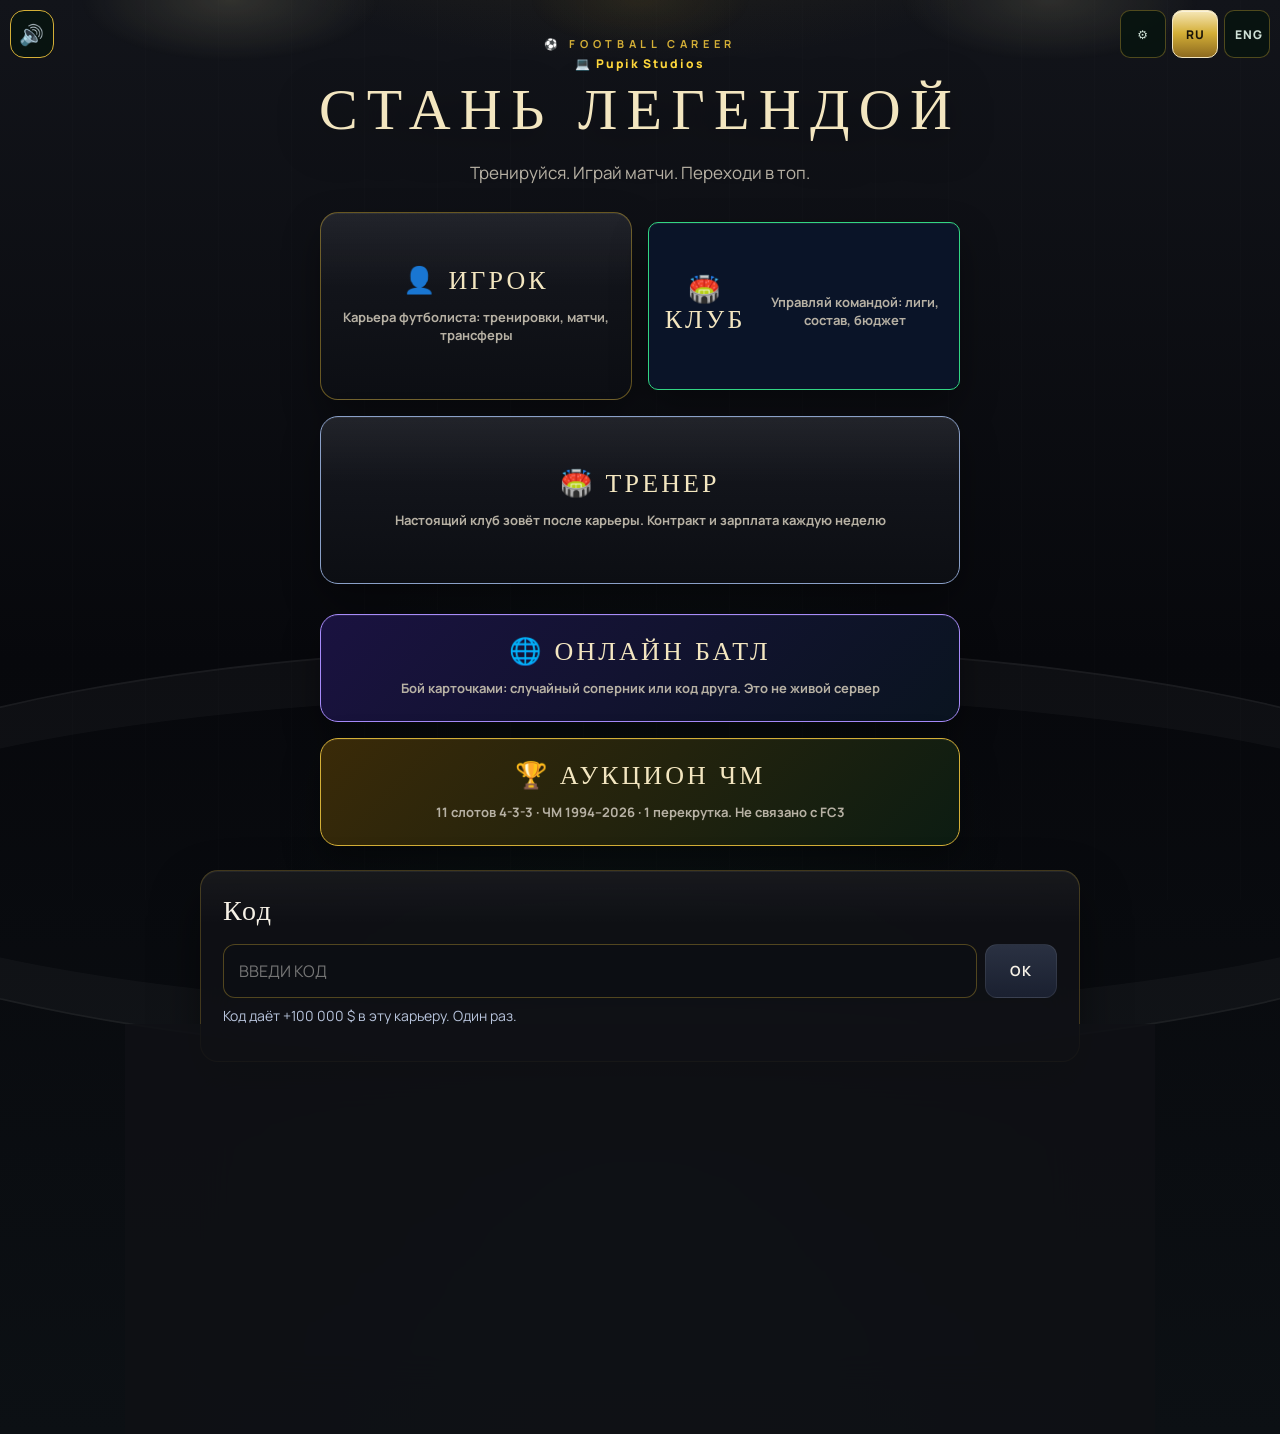
==== commit 486dd341: "Replace the name list with one button that fills a random local name." ====
--- a/index.html
+++ b/index.html
@@ -39,7 +39,7 @@
       #studioSplash .studio-tap{margin:28px 0 0;letter-spacing:.34em;text-transform:uppercase;font-size:11px;font-weight:800;color:#d4af37}
       #studioSplash .studio-line{width:min(220px,46vw);height:1px;margin:10px 0 6px;background:linear-gradient(90deg,transparent,#d4af37,transparent)}
     </style>
-    <link rel="stylesheet" href="style.css?v=183">
+    <link rel="stylesheet" href="style.css?v=185">
 </head>
 <body>
 
@@ -306,7 +306,8 @@
     <div class="card">
         <h2 id="createTitle" data-i18n="createPlayer">Создай своего футболиста</h2>
         <div id="playerFields">
-            <input id="playerName" type="text" data-i18n-placeholder="namePlayer" placeholder="Имя футболиста" maxlength="24" autocomplete="off">
+            <input id="playerName" type="text" data-i18n-placeholder="namePlayer" placeholder="Имя футболиста" maxlength="32" autocomplete="off">
+            <div id="namePick" class="name-pick"></div>
             <select id="position">
                 <option value="ST">ST — Нападающий</option>
                 <option value="LW">LW — Левый вингер</option>
@@ -847,7 +848,7 @@
 </div>
 
 <script src="audio.js?v=171" defer></script>
-<script src="loc.js?v=201" defer></script>
-<script src="game.js?v=207" defer></script>
+<script src="loc.js?v=203" defer></script>
+<script src="game.js?v=209" defer></script>
 </body>
 </html>
--- a/style.css
+++ b/style.css
@@ -1848,6 +1848,14 @@
     font-size: 14px;
 }
 
+.name-pick { margin: 0; }
+#createScreen #namePick button {
+    background: #0a1428;
+    color: #f6f1e6;
+    border: 2px solid #30466f;
+    box-shadow: none;
+}
+
 .star-face {
     font-size: 22px;
     width: 42px;
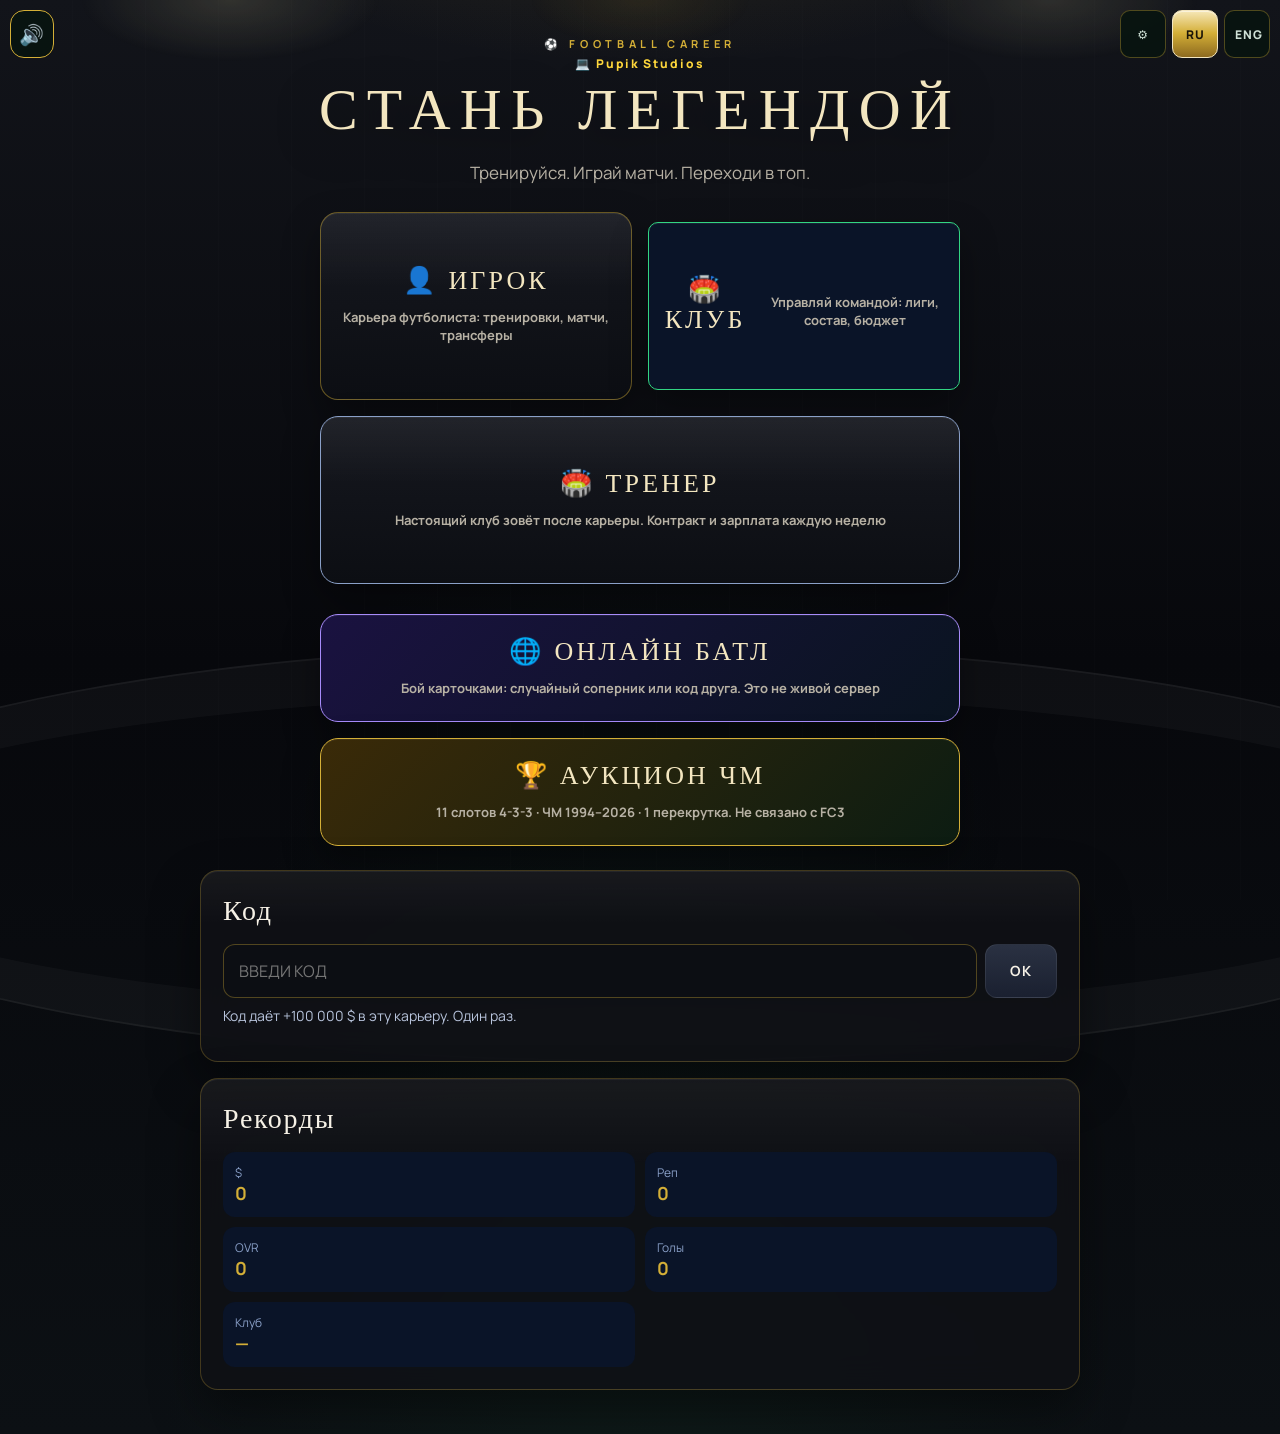
==== commit f3cad4e4: "Add a daily race that slips you to second in the last hour, a pumpkin hunt, and Yandex Games donatio" ====
--- a/index.html
+++ b/index.html
@@ -39,7 +39,7 @@
       #studioSplash .studio-tap{margin:28px 0 0;letter-spacing:.34em;text-transform:uppercase;font-size:11px;font-weight:800;color:#d4af37}
       #studioSplash .studio-line{width:min(220px,46vw);height:1px;margin:10px 0 6px;background:linear-gradient(90deg,transparent,#d4af37,transparent)}
     </style>
-    <link rel="stylesheet" href="style.css?v=185">
+    <link rel="stylesheet" href="style.css?v=186">
 </head>
 <body>
 
@@ -338,6 +338,7 @@
 </div>
 
 <div id="careerScreen">
+    <button type="button" id="pumpkin" hidden>🎃</button>
     <header class="career-top">
         <button type="button" id="exitCareerBtn" class="back-btn" data-i18n="menu">← Меню</button>
         <h1 id="careerTitle">Моя карьера</h1>
@@ -428,6 +429,26 @@
         <span data-i18n="modeCoach">🏟️ ТРЕНЕР</span>
         <small data-i18n="modeCoachSub">Настоящий клуб зовёт после карьеры. Контракт и зарплата каждую неделю</small>
     </button>
+    <div class="card" id="boardCard">
+        <p class="drop-kicker" id="boardKicker">ТАБЛИЦА</p>
+        <h2 id="boardTitle">Гонка суток</h2>
+        <p class="hint" id="boardLeft"></p>
+        <p class="hint" id="boardSlip" hidden></p>
+        <ol class="board-list" id="boardList"></ol>
+        <p class="hint" id="boardPrize"></p>
+        <p class="drop-kicker" id="flowKicker">ФЛОУМЕРЗ</p>
+        <h2 id="flowTitle">Тыковки</h2>
+        <p class="hint" id="flowText"></p>
+        <ol class="board-list" id="flowList"></ol>
+        <p class="hint" id="flowPrize"></p>
+        <p class="drop-kicker" id="donateKicker">ЯНДЕКС ИГРЫ</p>
+        <div class="donate-row">
+            <button type="button" data-donate="support_s" id="donateS">Поддержать</button>
+            <button type="button" data-donate="support_m" id="donateM">Больше</button>
+            <button type="button" data-donate="support_b" id="donateB">Максимум</button>
+        </div>
+        <p class="hint" id="donateHint"></p>
+    </div>
     <div class="card drop-card" id="dropCard">
         <p class="drop-kicker" id="dropKicker">ОБНОВЛЕНИЕ</p>
         <h2 id="dropTitle">Лучшие связки</h2>
@@ -848,7 +869,7 @@
 </div>
 
 <script src="audio.js?v=171" defer></script>
-<script src="loc.js?v=203" defer></script>
-<script src="game.js?v=209" defer></script>
+<script src="loc.js?v=204" defer></script>
+<script src="game.js?v=210" defer></script>
 </body>
 </html>
--- a/style.css
+++ b/style.css
@@ -1432,6 +1432,34 @@
     box-shadow: inset 0 0 0 2px var(--gold, #d4af37);
 }
 
+.board-list {
+    margin: 8px 0 10px;
+    padding-left: 18px;
+}
+.board-list li.you {
+    color: #ffd83d;
+    font-weight: 700;
+}
+#boardSlip { color: #ffb020; }
+#pumpkin {
+    position: fixed;
+    z-index: 30;
+    width: 34px;
+    height: 34px;
+    min-height: 34px;
+    margin: 0;
+    padding: 0;
+    border: none;
+    border-radius: 0;
+    background: transparent;
+    box-shadow: none;
+    color: inherit;
+    font-size: 20px;
+    letter-spacing: 0;
+    text-transform: none;
+    line-height: 34px;
+    opacity: 0.58;
+}
 .panel {
     display: none;
 }
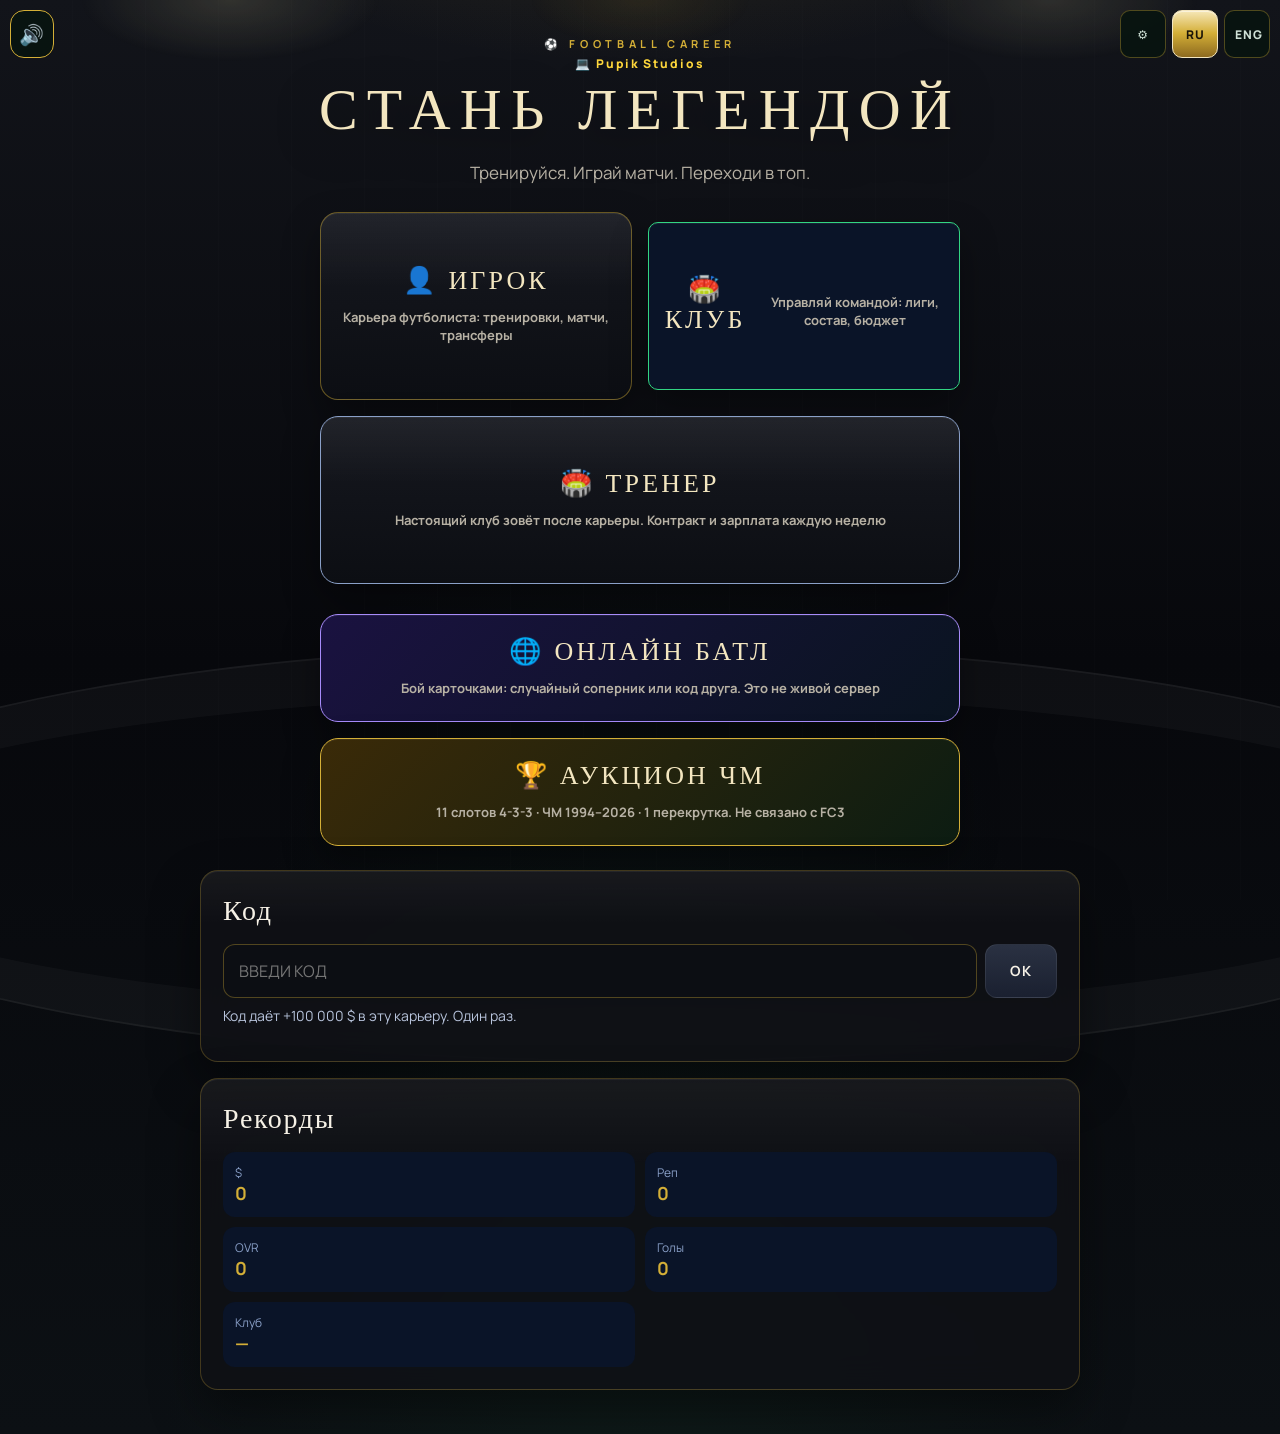
==== commit 6408d4c6: "Show a coach as a coach, and mark injured squad players in red so they can be replaced." ====
--- a/index.html
+++ b/index.html
@@ -39,7 +39,7 @@
       #studioSplash .studio-tap{margin:28px 0 0;letter-spacing:.34em;text-transform:uppercase;font-size:11px;font-weight:800;color:#d4af37}
       #studioSplash .studio-line{width:min(220px,46vw);height:1px;margin:10px 0 6px;background:linear-gradient(90deg,transparent,#d4af37,transparent)}
     </style>
-    <link rel="stylesheet" href="style.css?v=186">
+    <link rel="stylesheet" href="style.css?v=187">
 </head>
 <body>
 
@@ -869,7 +869,7 @@
 </div>
 
 <script src="audio.js?v=171" defer></script>
-<script src="loc.js?v=204" defer></script>
-<script src="game.js?v=210" defer></script>
+<script src="loc.js?v=205" defer></script>
+<script src="game.js?v=211" defer></script>
 </body>
 </html>
--- a/style.css
+++ b/style.css
@@ -1987,6 +1987,19 @@
     color: #fff;
 }
 
+.pitch-slot.hurt,
+.bench-chip.hurt {
+    border-color: #e54545;
+    background: rgba(120, 16, 16, 0.78);
+    color: #ffd6d6;
+    box-shadow: 0 0 14px rgba(229, 69, 69, 0.5);
+}
+
+.pitch-slot.hurt small,
+.bench-chip.hurt small {
+    color: #ff8a8a;
+}
+
 .pitch-slot b {
     display: block;
     font-size: 11px;
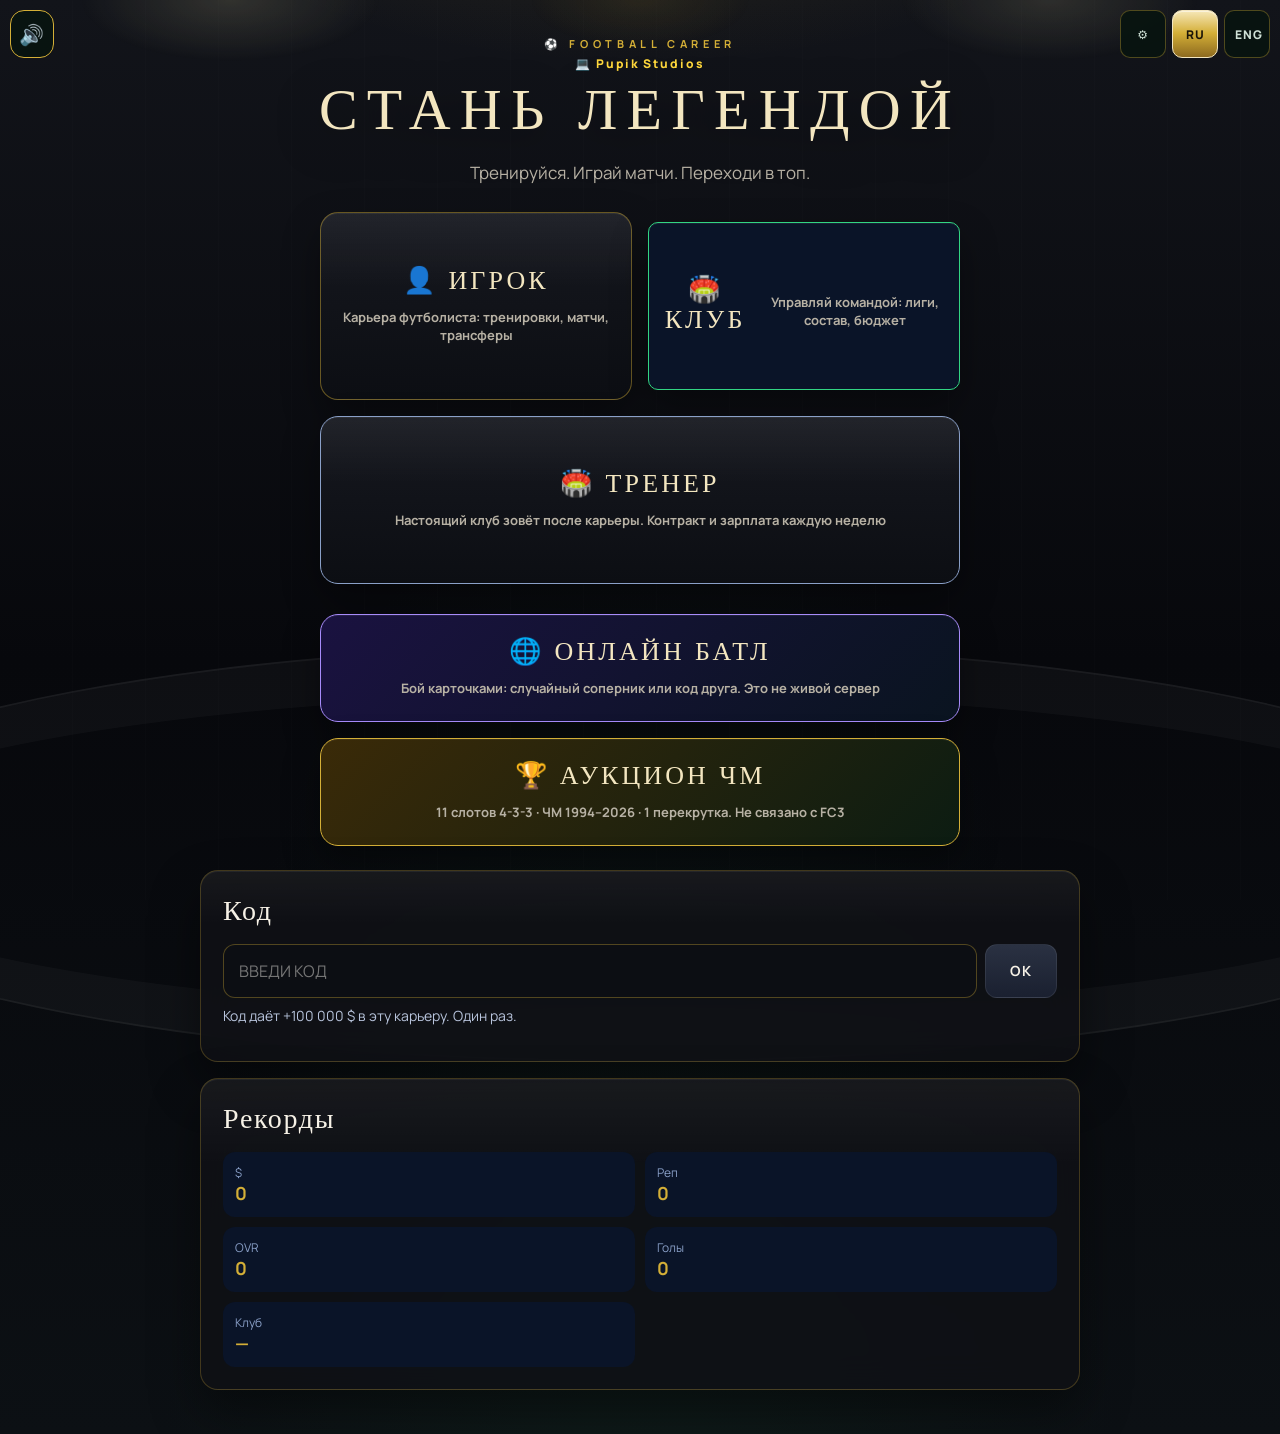
==== commit 8009fefb: "Hide several pumpkins at once instead of a single one." ====
--- a/index.html
+++ b/index.html
@@ -39,7 +39,7 @@
       #studioSplash .studio-tap{margin:28px 0 0;letter-spacing:.34em;text-transform:uppercase;font-size:11px;font-weight:800;color:#d4af37}
       #studioSplash .studio-line{width:min(220px,46vw);height:1px;margin:10px 0 6px;background:linear-gradient(90deg,transparent,#d4af37,transparent)}
     </style>
-    <link rel="stylesheet" href="style.css?v=187">
+    <link rel="stylesheet" href="style.css?v=188">
 </head>
 <body>
 
@@ -869,7 +869,7 @@
 </div>
 
 <script src="audio.js?v=171" defer></script>
-<script src="loc.js?v=205" defer></script>
-<script src="game.js?v=211" defer></script>
+<script src="loc.js?v=206" defer></script>
+<script src="game.js?v=212" defer></script>
 </body>
 </html>
--- a/style.css
+++ b/style.css
@@ -1441,7 +1441,8 @@
     font-weight: 700;
 }
 #boardSlip { color: #ffb020; }
-#pumpkin {
+#pumpkin,
+.pumpkin-bit {
     position: fixed;
     z-index: 30;
     width: 34px;
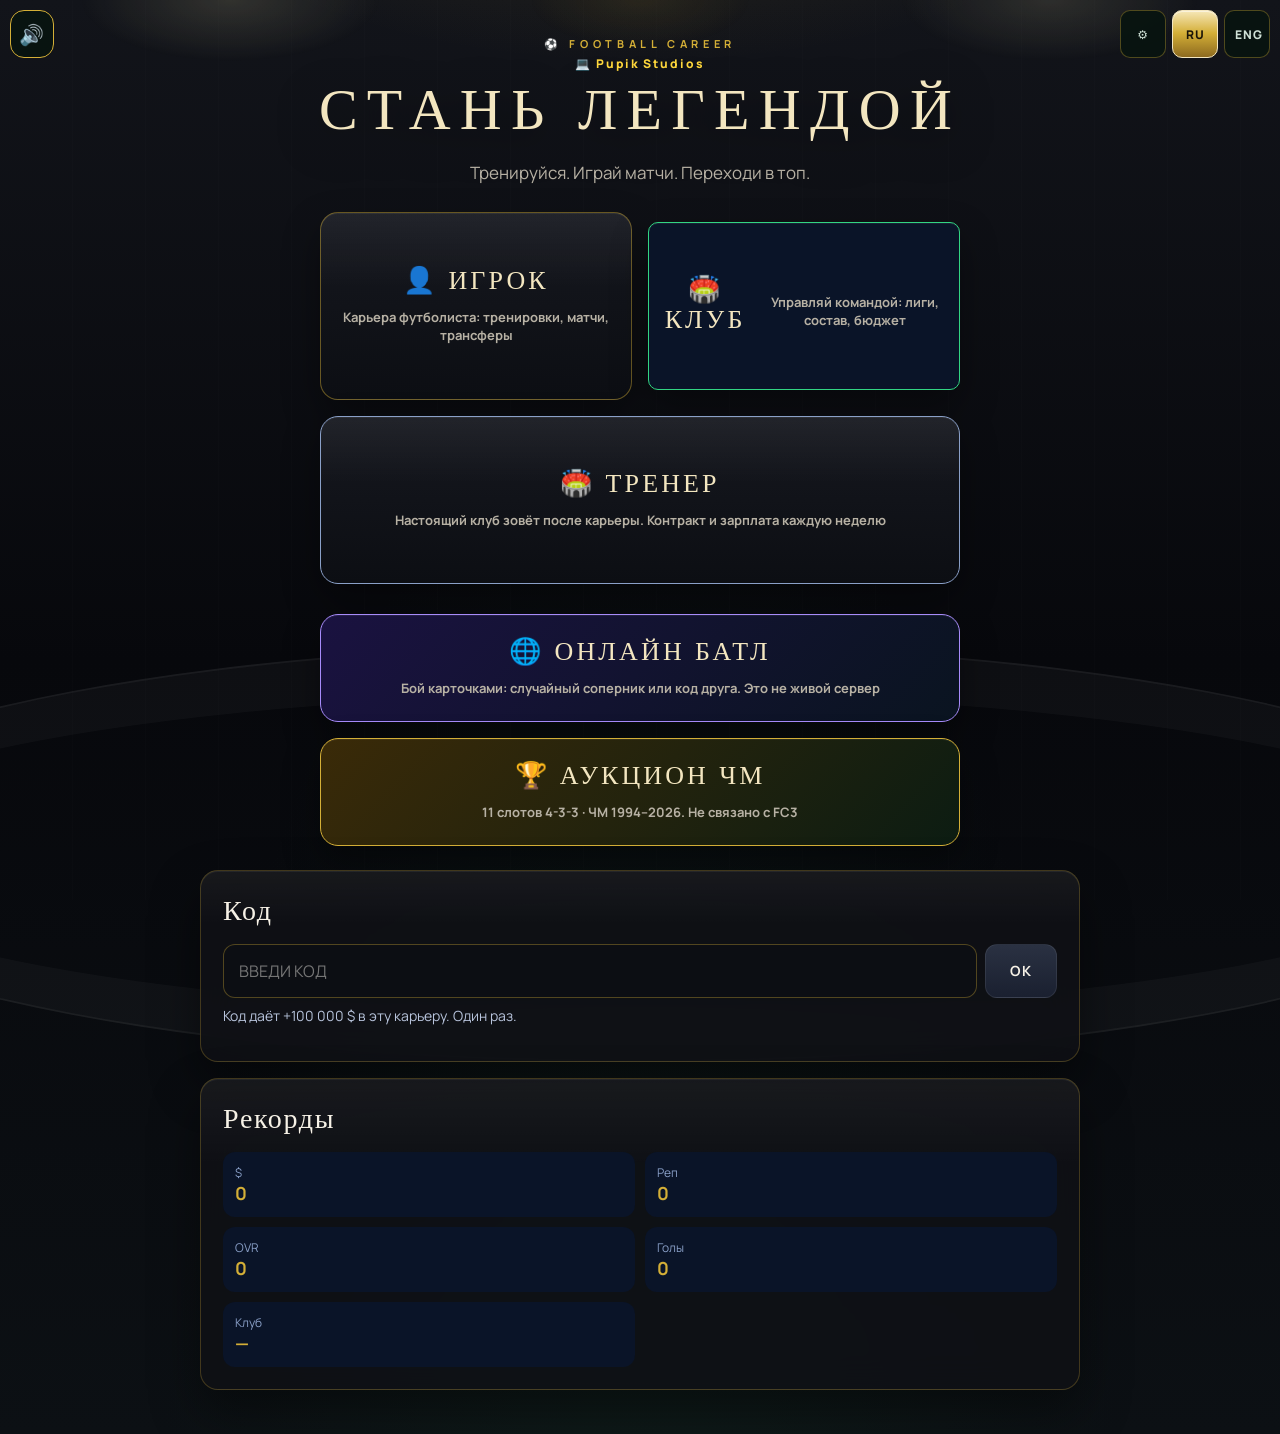
==== commit 0b625e2b: "Charge the auction slot reroll instead of giving the first one free." ====
--- a/index.html
+++ b/index.html
@@ -281,7 +281,7 @@
         </button>
         <button type="button" id="modeAuction" class="mode-btn auction">
             <span data-i18n="modeAuction">🏆 АУКЦИОН ЧМ</span>
-            <small data-i18n="modeAuctionSub">11 слотов 4-3-3 · ЧМ 1994–2026 · 1 перекрутка. Не связано с FC3</small>
+            <small data-i18n="modeAuctionSub">11 слотов 4-3-3 · ЧМ 1994–2026. Не связано с FC3</small>
         </button>
     </div>
     <div class="card code-card">
@@ -859,8 +859,8 @@
         <h1 data-i18n="auction">Аукцион ЧМ</h1>
     </header>
     <div class="card">
-        <p class="hint" data-i18n="auctionHow">Плати $4 млн и крути по одному. Перекрут слота бесплатный. Когда состав полный, следующая команда снова $4 млн. Радужные карты — эксклюзив.</p>
-        <p class="meta" id="auctionMeta">Пусто · перекруток: 1</p>
+        <p class="hint" data-i18n="auctionHow">Плати $4 млн и крути по одному. Перекрут слота тоже $4 млн. Когда состав полный, следующая команда снова $4 млн. Радужные карты — эксклюзив.</p>
+        <p class="meta" id="auctionMeta">Пусто</p>
         <div class="pitch auction-pitch" id="auctionPitch"></div>
         <div class="train-grid auction-actions">
             <button type="button" id="auctionRollAll" class="gold">Крутить · $4 млн</button>
@@ -869,7 +869,7 @@
 </div>
 
 <script src="audio.js?v=171" defer></script>
-<script src="loc.js?v=206" defer></script>
-<script src="game.js?v=212" defer></script>
+<script src="loc.js?v=207" defer></script>
+<script src="game.js?v=213" defer></script>
 </body>
 </html>
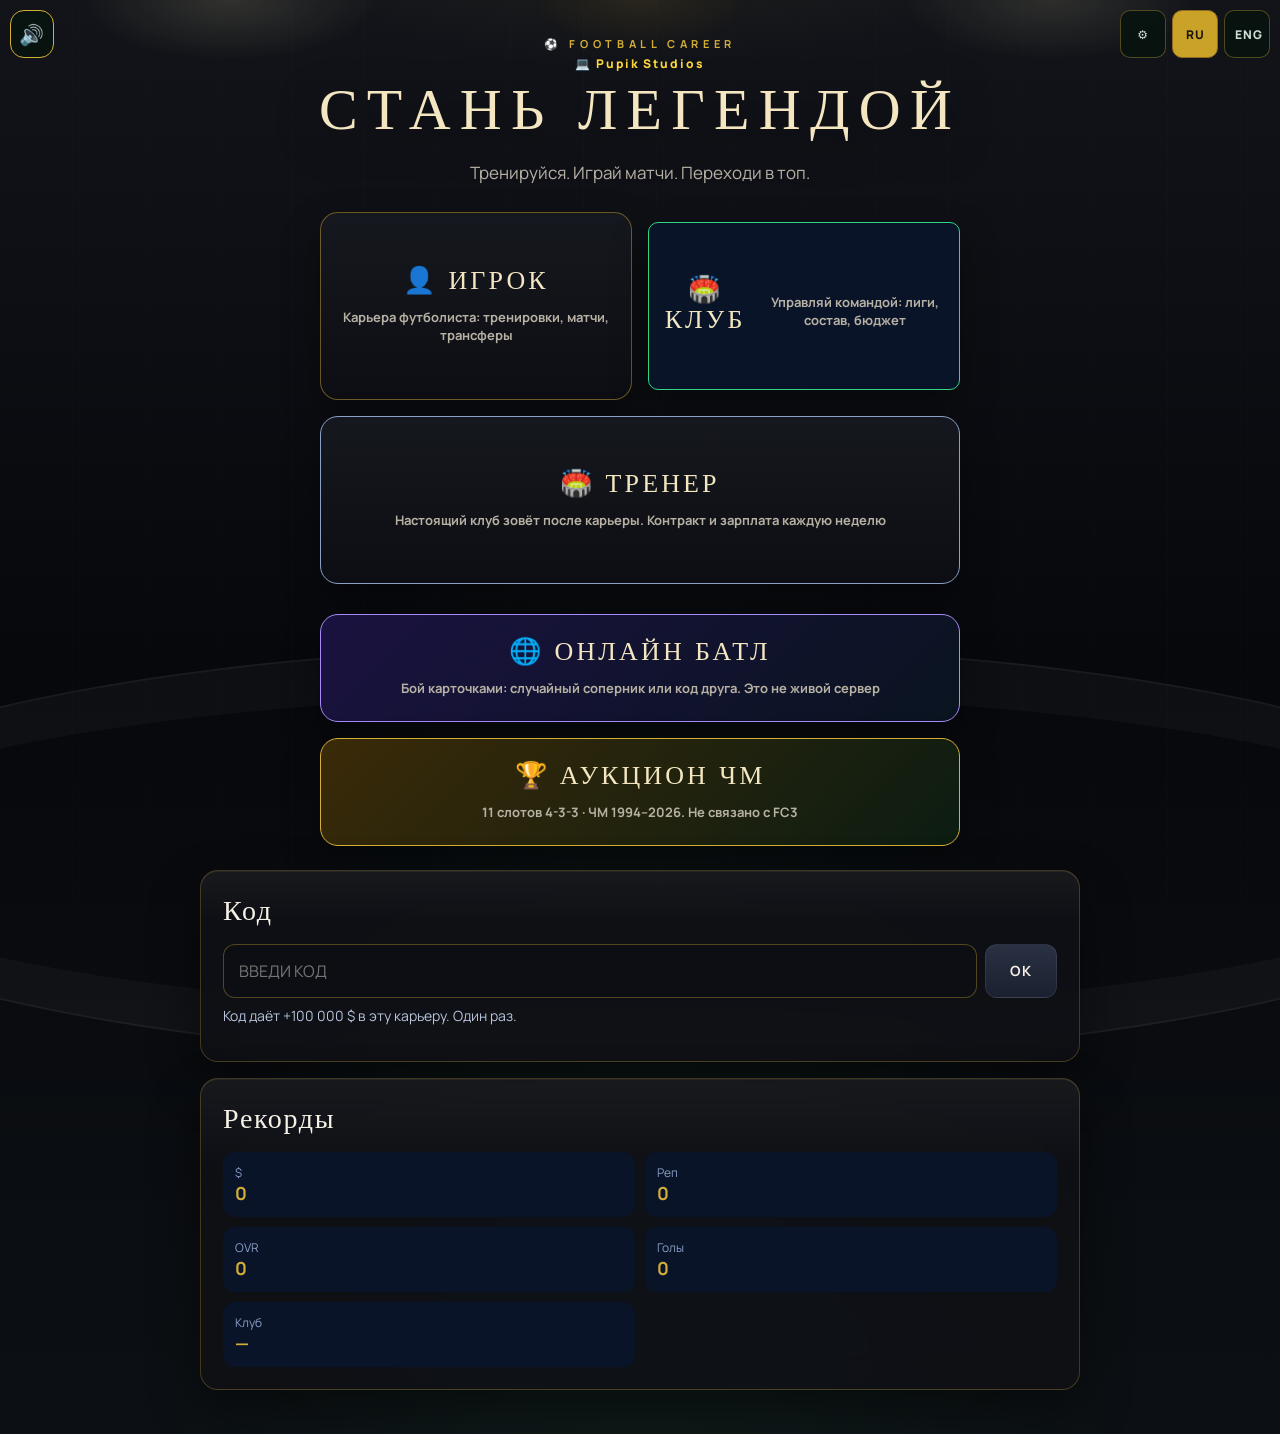
==== commit 466e032a: "Remove the white highlight from the gold buttons." ====
--- a/index.html
+++ b/index.html
@@ -3,6 +3,7 @@
 <head>
     <meta charset="UTF-8">
     <meta name="viewport" content="width=device-width, initial-scale=1, viewport-fit=cover">
+    <meta name="color-scheme" content="dark">
     <meta name="theme-color" content="#07080c">
     <link rel="preconnect" href="https://fonts.googleapis.com">
     <link rel="preconnect" href="https://fonts.gstatic.com" crossorigin>
@@ -20,7 +21,7 @@
       } catch (e) {}
     </script>
     <style>
-      html,body{margin:0;background:#07080c;color:#f6f1e6;font-family:Manrope,system-ui,sans-serif}
+      html,body{margin:0;background:#07080c;color:#f6f1e6;color-scheme:dark;font-family:Manrope,system-ui,sans-serif}
       #createScreen,#careerScreen{display:none}
       #studioSplash{
         position:fixed;inset:0;z-index:9998;
@@ -39,7 +40,7 @@
       #studioSplash .studio-tap{margin:28px 0 0;letter-spacing:.34em;text-transform:uppercase;font-size:11px;font-weight:800;color:#d4af37}
       #studioSplash .studio-line{width:min(220px,46vw);height:1px;margin:10px 0 6px;background:linear-gradient(90deg,transparent,#d4af37,transparent)}
     </style>
-    <link rel="stylesheet" href="style.css?v=188">
+    <link rel="stylesheet" href="style.css?v=190">
 </head>
 <body>
 
--- a/style.css
+++ b/style.css
@@ -14,6 +14,8 @@
 
 html {
     -webkit-text-size-adjust: 100%;
+    color-scheme: dark;
+    background: #07080c;
 }
 
 * {
@@ -295,9 +297,7 @@
 .mode-btn {
     min-height: 168px;
     margin: 0;
-    background:
-        linear-gradient(180deg, rgba(255, 255, 255, 0.05), transparent 40%),
-        linear-gradient(180deg, #16181f, #0c0e13);
+    background: linear-gradient(180deg, #16181f, #0c0e13);
     border: 1px solid rgba(212, 175, 55, 0.45);
     color: var(--gold-hi);
     font-family: var(--display);
@@ -307,7 +307,7 @@
     text-transform: uppercase;
     line-height: 1.15;
     border-radius: 18px;
-    box-shadow: inset 0 1px 0 rgba(255, 255, 255, 0.06), 0 16px 36px rgba(0, 0, 0, 0.35);
+    box-shadow: 0 16px 36px rgba(0, 0, 0, 0.35);
 }
 
 .mode-btn.club {
@@ -446,11 +446,11 @@
     max-width: 640px;
     margin: 0 auto 20px;
     min-height: 88px;
-    background: linear-gradient(180deg, #f6e7b8 0%, #d4af37 46%, #8d6a1f 100%);
+    background: #c9a227;
     color: #1a1408;
-    border-color: #f3e6c0;
-    box-shadow: 0 12px 28px rgba(141, 106, 31, 0.35), inset 0 1px 0 rgba(255, 255, 255, 0.55);
-    animation: hookPulse 1.8s ease-in-out infinite;
+    border-color: #8d6a1f;
+    box-shadow: 0 12px 28px rgba(141, 106, 31, 0.35);
+    animation: none;
 }
 
 .mode-btn.continue small {
@@ -1296,7 +1296,7 @@
 }
 
 .career-tabs button.on {
-    background: linear-gradient(180deg, #f6e7b8 0%, #d4af37 48%, #8d6a1f 100%);
+    background: #c9a227;
     color: #1a1408;
 }
 
@@ -1567,10 +1567,10 @@
 .gold,
 .career-tabs button.on,
 .lang-btn.on {
-    background: linear-gradient(180deg, #f6e7b8 0%, #d4af37 48%, #8d6a1f 100%);
+    background: #c9a227;
     color: #1a1408;
-    border-color: #f3e6c0;
-    box-shadow: inset 0 1px 0 rgba(255, 255, 255, 0.5);
+    border-color: #8d6a1f;
+    box-shadow: none;
 }
 
 .bribe {
@@ -1822,9 +1822,9 @@
 }
 
 .lang-btn.on {
-    background: linear-gradient(180deg, #f6e7b8 0%, #d4af37 48%, #8d6a1f 100%);
+    background: #c9a227;
     color: #1a1408;
-    border-color: #f3e6c0;
+    border-color: #8d6a1f;
 }
 
 body.in-career .lang-bar,
